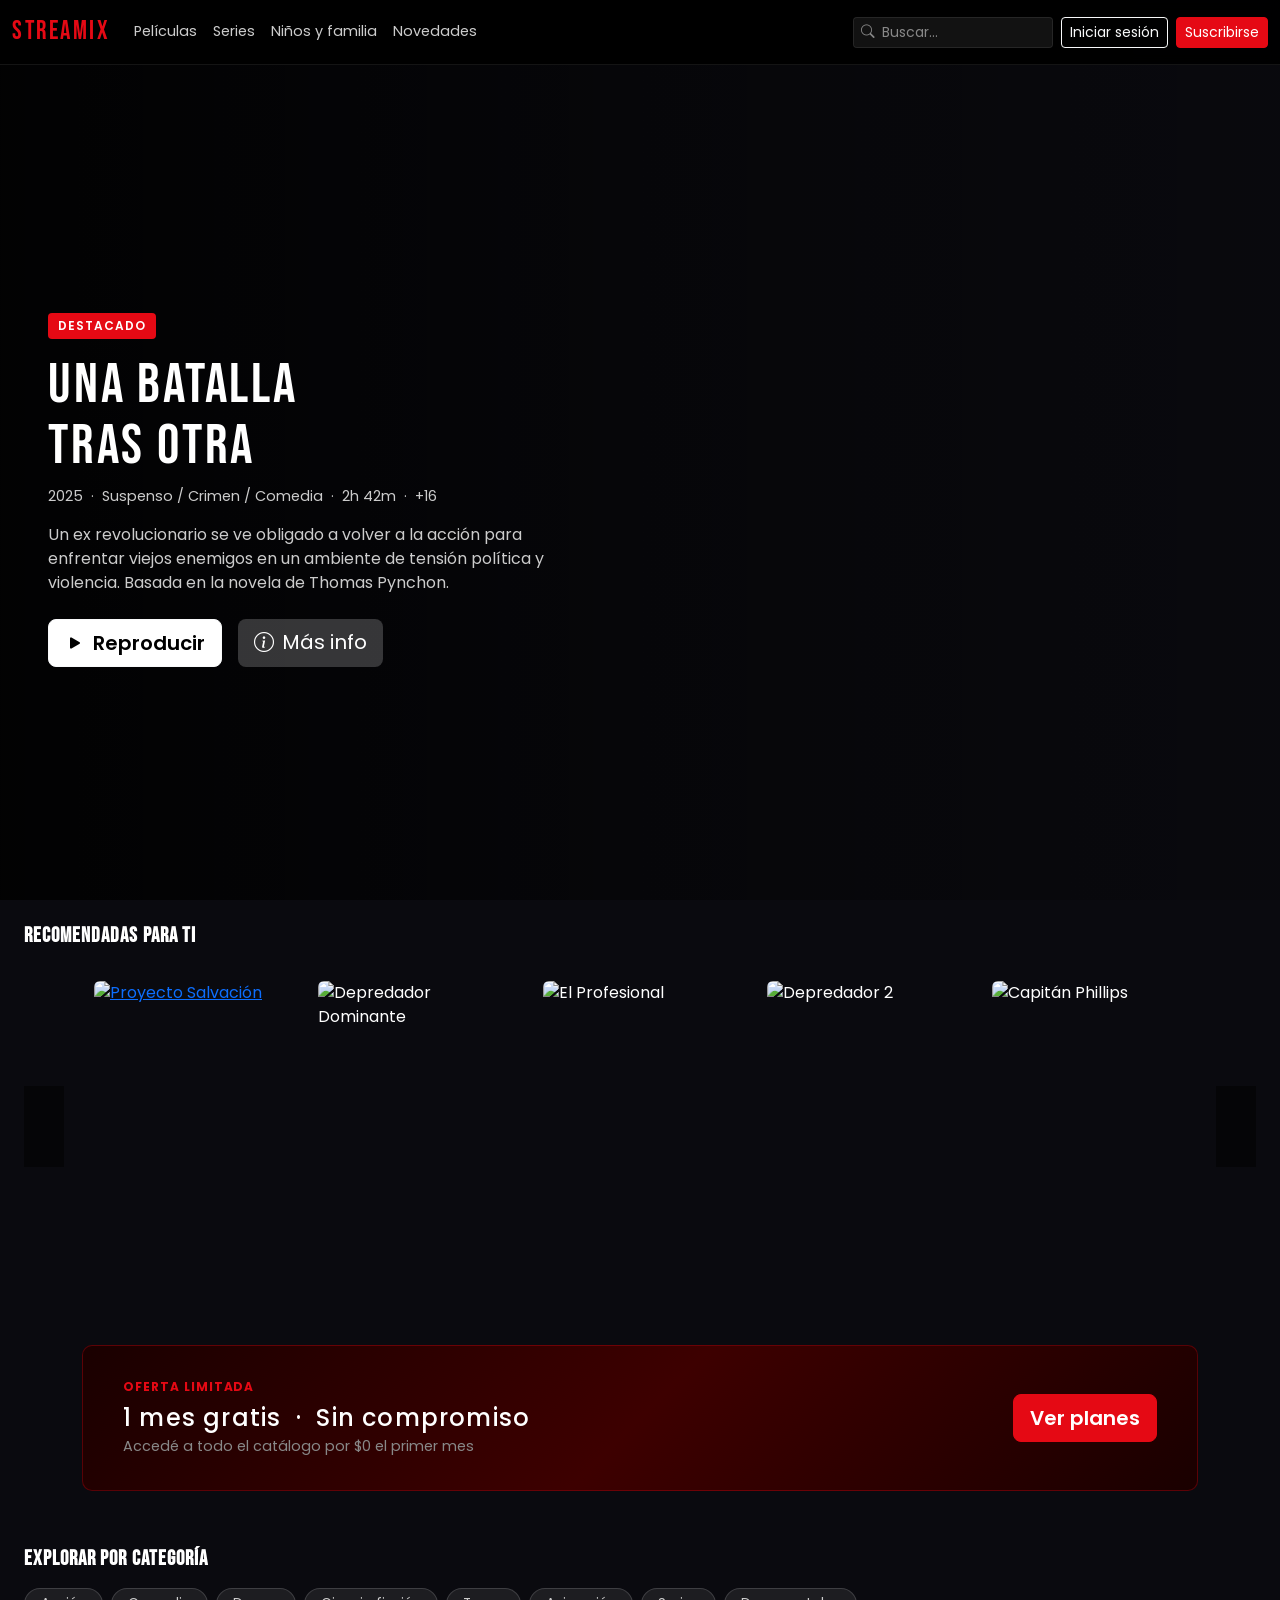
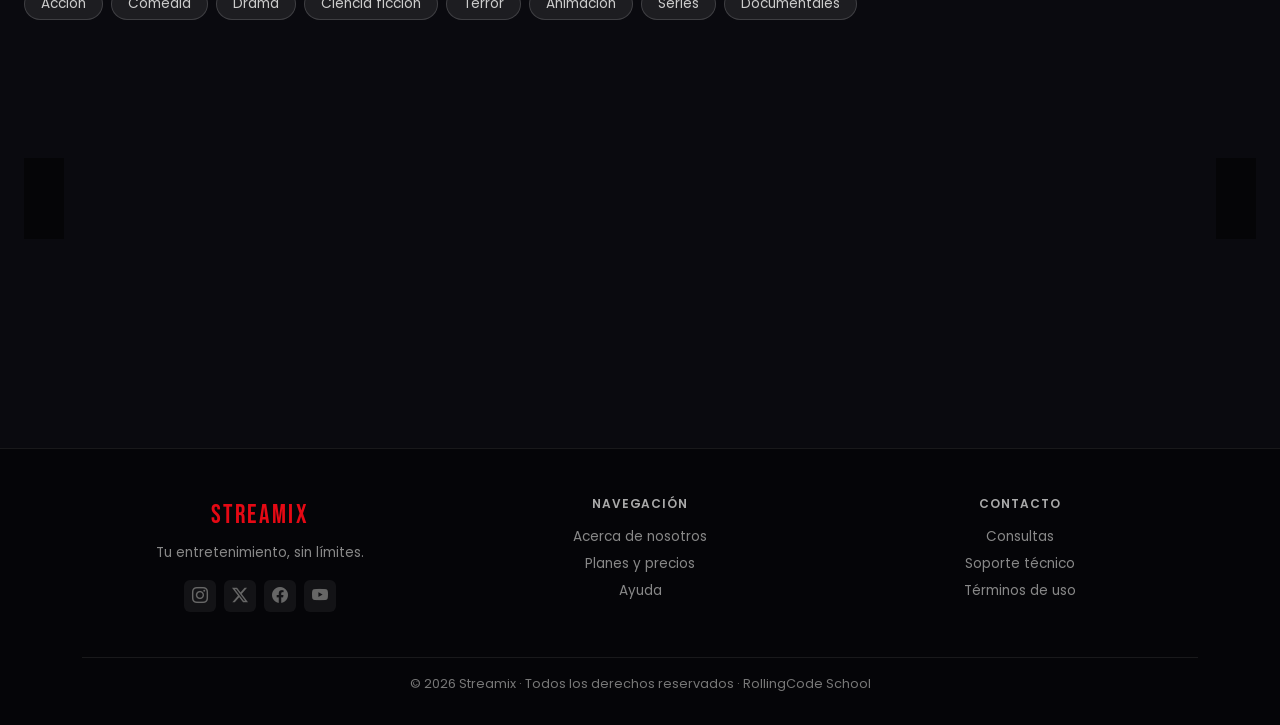
==== index.html @ 705cce63 "feat: imágenes y links del carousel de películas de categorías" ====
<!doctype html>
<html lang="es">
  <head>
    <meta charset="UTF-8" />
    <meta name="viewport" content="width=device-width, initial-scale=1.0" />
    <meta name="description" content="Streamix - Mirá películas y series online cuando quieras. Suscribite y disfrutá de contenido ilimitado." />
    <meta name="author" content="RollingCode School - Grupo Streamix" />
    <link
      href="https://cdn.jsdelivr.net/npm/bootstrap@5.3.8/dist/css/bootstrap.min.css"
      rel="stylesheet"
      integrity="sha384-sRIl4kxILFvY47J16cr9ZwB07vP4J8+LH7qKQnuqkuIAvNWLzeN8tE5YBujZqJLB"
      crossorigin="anonymous"
    />
    <link rel="stylesheet" href="https://cdn.jsdelivr.net/npm/bootstrap-icons@1.11.3/font/bootstrap-icons.min.css" />
    <link rel="preconnect" href="https://fonts.googleapis.com" />
    <link rel="preconnect" href="https://fonts.gstatic.com" crossorigin />
    <link href="https://fonts.googleapis.com/css2?family=Bebas+Neue&family=Poppins:wght@300;400;500;600;700&display=swap" rel="stylesheet" />
    <link rel="stylesheet" href="./css/style.css" />
    <link rel="stylesheet" href="./css/home.css" />
    <title>Streamix</title>
  </head>
  <body>
    <header>
      <nav class="navbar navbar-expand-md navbar-dark fixed-top">
        <div class="container-fluid">
          <!-- LOGO -->
          <a class="navbar-brand" href="./index.html">STREAMIX</a>
          <button class="navbar-toggler" type="button" data-bs-toggle="collapse" data-bs-target="#navbarMain" aria-controls="navbarMain" aria-expanded="false" aria-label="Toggle navigation">
            <span class="navbar-toggler-icon"></span>
          </button>
          <div class="collapse navbar-collapse" id="navbarMain">
            <ul class="navbar-nav me-auto mb-2 mb-md-0">
              <li class="nav-item">
                <a class="nav-link" href="#">Películas</a>
              </li>
              <li class="nav-item">
                <a class="nav-link" href="#">Series</a>
              </li>
              <li class="nav-item">
                <a class="nav-link" href="#">Niños y familia</a>
              </li>
              <li class="nav-item">
                <a class="nav-link" href="#">Novedades</a>
              </li>
            </ul>
            <!-- BUSCADOR + BOTONES -->
            <div class="d-flex align-items-center gap-2">
              <div class="search-wrapper">
                <i class="bi bi-search search-icon-input"></i>
                <input class="form-control form-control-sm search-input" type="search" placeholder="Buscar..." aria-label="Buscar" />
              </div>
              <a href="./pages/login.html" class="btn btn-outline-light btn-sm">Iniciar sesión</a>
              <a href="./suscripcion.html" class="btn btn-danger btn-sm">Suscribirse</a>
            </div>
          </div>
        </div>
      </nav>
    </header>
    <main>
      <!-- HERO -->
      <section class="hero-section">
        <div class="hero-video-wrapper">
          <video class="hero-video" autoplay muted loop playsinline>
            <source src="./assets/video/hero-video.mp4" type="video/mp4" />
          </video>
          <div class="hero-overlay"></div>
        </div>

        <div class="hero-content">
          <span class="hero-badge">DESTACADO</span>
          <h1 class="hero-title">Una batalla<br />tras otra</h1>
          <p class="hero-meta">2025 &nbsp;·&nbsp; Suspenso / Crimen / Comedia &nbsp;·&nbsp; 2h 42m &nbsp;·&nbsp; +16</p>
          <p class="hero-description">
            Un ex revolucionario se ve obligado a volver a la acción para enfrentar viejos enemigos en un ambiente de tensión política y violencia. Basada en la novela de Thomas Pynchon.
          </p>
          <div class="hero-actions">
            <a href="./pages/404.html" class="btn btn-light btn-lg hero-btn-play"> <i class="bi bi-play-fill me-2"></i>Reproducir </a>
            <a href="./pages/404.html" class="btn btn-secondary btn-lg hero-btn-info"> <i class="bi bi-info-circle me-2"></i>Más info </a>
          </div>
        </div>
      </section>

      <!-- PELÍCULAS SUGERIDAS -->
      <section class="movies-section py-4">
        <div class="container-fluid px-4">
          <h2 class="section-title mb-3">Recomendadas para ti</h2>

          <div id="carouselMovies" class="carousel slide">
            <div class="carousel-inner">
              <!-- Slide 1 -->
              <div class="carousel-item active">
                <div class="movies-row">
                  <div class="movie-card">
                    <a href="./pages/detalle-peliculas.html">
                      <img src="https://image.tmdb.org/t/p/original/fj1FAiS6OHidg1O1T6z2356fD6u.jpg" alt="Proyecto Salvación" />
                      <div class="movie-card-overlay">
                        <p class="movie-card-title">Proyecto Salvación</p>
                      </div>
                    </a>
                  </div>
                  <div class="movie-card">
                    <img src="https://image.tmdb.org/t/p/original/mV7uFS1U8iP0p4CcXZp4znBVpch.jpg" alt="Depredador Dominante" />
                    <div class="movie-card-overlay">
                      <p class="movie-card-title">Depredador Dominante</p>
                    </div>
                  </div>
                  <div class="movie-card">
                    <img src="https://www.themoviedb.org/t/p/w1280/9Ztxqq9mAeGiXDkyqXJPaACUcbd.jpg" alt="El Profesional" />
                    <div class="movie-card-overlay">
                      <p class="movie-card-title">El Profesional</p>
                    </div>
                  </div>
                  <div class="movie-card">
                    <img src="https://www.themoviedb.org/t/p/w1280/92Lqy293CqAExYXlqDc456eYCWp.jpg" alt="Depredador 2" />
                    <div class="movie-card-overlay">
                      <p class="movie-card-title">Depredador 2</p>
                    </div>
                  </div>
                  <div class="movie-card">
                    <img src="https://www.themoviedb.org/t/p/w1280/nCdaPtrMsJvy639Puw9LH0lKSwh.jpg" alt="Capitán Phillips" />
                    <div class="movie-card-overlay">
                      <p class="movie-card-title">Capitán Phillips</p>
                    </div>
                  </div>
                </div>
              </div>

              <!-- Slide 2 -->
              <div class="carousel-item">
                <div class="movies-row">
                  <div class="movie-card">
                    <img src="https://www.themoviedb.org/t/p/w1280/j4lLlVyOLzNVlLcBz6UGsAvSG2V.jpg" alt="El Gran Gatsby" />
                    <div class="movie-card-overlay">
                      <p class="movie-card-title">El Gran Gatsby</p>
                    </div>
                  </div>
                  <div class="movie-card">
                    <img src="https://www.themoviedb.org/t/p/w1280/6ylREjQcZQuW9TZDTGmcy3tMpqc.jpg" alt="Marea Negra" />
                    <div class="movie-card-overlay"></div>
                  </div>
                  <div class="movie-card">
                    <img src="https://www.themoviedb.org/t/p/w1280/g6I6JuZXxnxiXSuSqpINUM9Bi8S.jpg" alt="Juerga hasta el fin" />
                    <div class="movie-card-overlay">
                      <p class="movie-card-title">Juerga Hasta El Fin</p>
                    </div>
                  </div>
                  <div class="movie-card">
                    <img src="https://www.themoviedb.org/t/p/w1280/bCDaKZLRkrVVtPNyHxUfKvepW1N.jpg" alt="Spider-man" />
                    <div class="movie-card-overlay">
                      <p class="movie-card-title"></p>
                    </div>
                  </div>
                  <div class="movie-card">
                    <img src="https://www.themoviedb.org/t/p/w1280/8PYqGSd8MOm5ce8io4qNSAiSExW.jpg" alt="Alien: Romulus" />
                    <div class="movie-card-overlay">
                      <p class="movie-card-title">Alien: Romulus</p>
                    </div>
                  </div>
                </div>
              </div>
            </div>

            <!-- Controles -->
            <button class="carousel-control-prev" type="button" data-bs-target="#carouselMovies" data-bs-slide="prev">
              <span class="carousel-control-prev-icon" aria-hidden="true"></span>
            </button>
            <button class="carousel-control-next" type="button" data-bs-target="#carouselMovies" data-bs-slide="next">
              <span class="carousel-control-next-icon" aria-hidden="true"></span>
            </button>
          </div>
        </div>
      </section>

      <!-- BANNER PROMOCIONAL -->
      <section class="promo-section">
        <div class="container">
          <div class="promo-banner">
            <div class="promo-text">
              <span class="promo-tag">OFERTA LIMITADA</span>
              <h2 class="promo-title">1 mes gratis &nbsp;·&nbsp; Sin compromiso</h2>
              <p class="promo-sub">Accedé a todo el catálogo por $0 el primer mes</p>
            </div>
            <a href="./pages/suscripcion.html" class="btn btn-danger btn-lg promo-btn"> Ver planes </a>
          </div>
        </div>
      </section>

      <!-- CATEGORÍAS -->
      <section class="categories-section py-4">
        <div class="container-fluid px-4">
          <h2 class="section-title mb-3">Explorar por categoría</h2>

          <!-- PILLS DE CATEGORÍAS -->
          <div class="categories-pills mb-3">
            <a href="./pages/404.html" class="category-pill">Acción</a>
            <a href="./pages/series-comedia.html" class="category-pill">Comedia</a>
            <a href="./pages/404.html" class="category-pill">Drama</a>
            <a href="./pages/peliculas-scifi.html" class="category-pill">Ciencia ficción</a>
            <a href="./pages/404.html" class="category-pill">Terror</a>
            <a href="./pages/404.html" class="category-pill">Animación</a>
            <a href="./pages/404.html" class="category-pill">Series</a>
            <a href="./pages/404.html" class="category-pill">Documentales</a>
          </div>

          <!-- CAROUSEL DE CATEGORÍAS -->
          <div id="carouselCategories" class="carousel slide">
            <div class="carousel-inner">
              <!-- Slide 1 -->
              <div class="carousel-item active">
                <div class="movies-row">
                  <div class="movie-card">
                    <a href="./pages/404.html">
                      <img src="https://www.themoviedb.org/t/p/w1280/rkKCSlr8OH5tbKEdgwtzvEiemrl.jpg" alt="Serie de comedia" />
                      <div class="movie-card-overlay">
                        <p class="movie-card-title">Friends</p>
                      </div>
                    </a>
                  </div>
                  <div class="movie-card">
                    <a href="./pages/404.html">
                      <img src="https://media.themoviedb.org/t/p/w188_and_h282_face/yBSISwqix2z0JiwIrM3r6fiI6Cm.jpg" alt="Toy Story 3" />
                      <div class="movie-card-overlay">
                        <p class="movie-card-title">Toy Story 3</p>
                      </div>
                    </a>
                  </div>
                  <div class="movie-card">
                    <a href="./pages/404.html">
                      <img src="https://www.themoviedb.org/t/p/w1280/iDABT5GD9OQmFiXM3wR0DJIxtkY.jpg" alt="El Precio del Poder" />
                      <div class="movie-card-overlay">
                        <p class="movie-card-title">El Precio del Poder</p>
                      </div>
                    </a>
                  </div>
                  <div class="movie-card">
                    <a href="./pages/404.html">
                      <img src="https://www.themoviedb.org/t/p/w1280/ApiEfzSkrqS4m1L5a2GwWXzIiAs.jpg" alt="El Padrino" />
                      <div class="movie-card-overlay">
                        <p class="movie-card-title">El Padrino</p>
                      </div>
                    </a>
                  </div>
                  <div class="movie-card">
                    <a href="./pages/404.html">
                      <img src="https://www.themoviedb.org/t/p/w1280/qF6JFr6IdfNep0x6yw3i7S8avAb.jpg" alt="En Busca de la Felicidad" />
                      <div class="movie-card-overlay">
                        <p class="movie-card-title">En Busca de la Felicidad</p>
                      </div>
                    </a>
                  </div>
                </div>
              </div>

              <!-- Slide 2 -->
              <div class="carousel-item">
                <div class="movies-row">
                  <div class="movie-card">
                    <a href="./pages/404.html">
                      <img src="https://www.themoviedb.org/t/p/w1280/1wk0vpNCX5T40KsGQKjfoDAhmJw.jpg" alt="El Gran Hotel Budapest" />
                      <div class="movie-card-overlay">
                        <p class="movie-card-title">El Gran Hotel Budapest</p>
                      </div>
                    </a>
                  </div>
                  <div class="movie-card">
                    <a href="./pages/404.html">
                      <img src="https://www.themoviedb.org/t/p/w1280/uNmhgNiUzZAknt4sjY1id8nbFCG.jpg" alt="Película acción" />
                      <div class="movie-card-overlay">
                        <p class="movie-card-title">Tropa de Elite</p>
                      </div>
                    </a>
                  </div>
                  <div class="movie-card">
                    <a href="./pages/404.html">
                      <img src="https://www.themoviedb.org/t/p/w1280/9pnO6MLFvZDmgJ5qLQ3bdkGJjP2.jpg" alt="Película acción" />
                      <div class="movie-card-overlay">
                        <p class="movie-card-title">Rápido y Furioso</p>
                      </div>
                    </a>
                  </div>
                  <div class="movie-card">
                    <a href="./pages/404.html">
                      <img src="https://www.themoviedb.org/t/p/w1280/maMxJLjrqE5eO02LBUjzRAls47T.jpg" alt="Película de comedia" />
                      <div class="movie-card-overlay">
                        <p class="movie-card-title">El Quinteto de la Muerte</p>
                      </div>
                    </a>
                  </div>
                  <div class="movie-card">
                    <a href="./pages/404.html">
                      <img src="https://www.themoviedb.org/t/p/w1280/towmTJ0k29quKI9IDnOZKAAtQx.jpg" alt="Mulán" />
                      <div class="movie-card-overlay">
                        <p class="movie-card-title">Mulán</p>
                      </div>
                    </a>
                  </div>
                </div>
              </div>
            </div>

            <!-- Controles -->
            <button class="carousel-control-prev" type="button" data-bs-target="#carouselCategories" data-bs-slide="prev">
              <span class="carousel-control-prev-icon" aria-hidden="true"></span>
            </button>
            <button class="carousel-control-next" type="button" data-bs-target="#carouselCategories" data-bs-slide="next">
              <span class="carousel-control-next-icon" aria-hidden="true"></span>
            </button>
          </div>
        </div>
      </section>
    </main>
    <footer class="footer-streamix">
      <div class="container">
        <div class="row justify-content-center">
          <!-- COLUMNA 1: Logo + redes -->
          <div class="col-12 col-md-4 col-lg-4 mb-4 text-center">
            <a class="navbar-brand" href="./index.html">STREAMIX</a>
            <p class="footer-tagline mt-2">Tu entretenimiento, sin límites.</p>
            <div class="d-flex gap-2 mt-3 justify-content-center w-100">
              <a href="#" class="footer-social-icon" aria-label="Instagram">
                <i class="bi bi-instagram"></i>
              </a>
              <a href="#" class="footer-social-icon" aria-label="Twitter">
                <i class="bi bi-twitter-x"></i>
              </a>
              <a href="#" class="footer-social-icon" aria-label="Facebook">
                <i class="bi bi-facebook"></i>
              </a>
              <a href="#" class="footer-social-icon" aria-label="YouTube">
                <i class="bi bi-youtube"></i>
              </a>
            </div>
          </div>

          <!-- COLUMNA 2: Navegación -->
          <div class="col-12 col-md-4 col-lg-4 mb-4 text-center">
            <h6 class="footer-col-title">Navegación</h6>
            <ul class="list-unstyled">
              <li><a href="./pages/acerca-de-nosotros.html" class="footer-link">Acerca de nosotros</a></li>
              <li><a href="./suscripcion.html" class="footer-link">Planes y precios</a></li>
              <li><a href="./404.html" class="footer-link">Ayuda</a></li>
            </ul>
          </div>

          <!-- COLUMNA 3: Contacto -->
          <div class="col-12 col-md-4 col-lg-4 mb-4 text-center">
            <h6 class="footer-col-title">Contacto</h6>
            <ul class="list-unstyled">
              <li><a href="./pages/contacto.html" class="footer-link">Consultas</a></li>
              <li><a href="./pages/404.html" class="footer-link">Soporte técnico</a></li>
              <li><a href="./pages/404.html" class="footer-link">Términos de uso</a></li>
            </ul>
          </div>
        </div>

        <!-- BOTTOM -->
        <div class="footer-bottom text-center">
          <p>&copy; 2026 Streamix · Todos los derechos reservados · RollingCode School</p>
        </div>
      </div>
    </footer>
    <script
      src="https://cdn.jsdelivr.net/npm/bootstrap@5.3.8/dist/js/bootstrap.bundle.min.js"
      integrity="sha384-FKyoEForCGlyvwx9Hj09JcYn3nv7wiPVlz7YYwJrWVcXK/BmnVDxM+D2scQbITxI"
      crossorigin="anonymous"
    ></script>
  </body>
</html>
---- css/style.css ----
/* ===== VARIABLES ===== */
:root {
  --color-primary: #E50914;
  --color-bg: #0a0a0f;
  --color-surface: #141420;
  --color-card: #1a1a2e;
  --color-text-primary: #ffffff;
  --color-text-secondary: #cccccc;
  --color-text-muted: #888888;
  --color-border: rgba(255, 255, 255, 0.08);
  --font-primary: 'Poppins', sans-serif;
  --font-title: 'Bebas Neue', sans-serif;
}

/* ====== GENERAL ====== */
body {
  font-family: var(--font-primary);
  background-color: var(--color-bg);
  color: var(--color-text-primary);
  padding-top: 70px;
  min-height: 100vh;
  display: flex;
  flex-direction: column;
}

main {
  flex-grow: 1;
}

h1, h2, h3, h4, h5, h6 {
  font-family: var(--font-title);
  letter-spacing: 0.05em;
}

/* ====== NAVBAR ======= */
.navbar {
  background-color: rgba(0, 0, 0, 0.92);
  border-bottom: 1px solid var(--color-border);
  backdrop-filter: blur(6px);
}

.navbar .nav-link {
  color: var(--color-text-secondary);
  font-size: 0.9rem;
}

.navbar .nav-link:hover {
  color: var(--color-text-primary);
}

.navbar .btn {
  white-space: nowrap;
}

.navbar .navbar-brand {
  letter-spacing: 0.1em;
  color: var(--color-primary);
  font-family: var(--font-title);
  font-size: 1.6rem;
}

.search-wrapper {
  position: relative;
  width: 200px;
}

.search-icon-input {
  position: absolute;
  left: 8px;
  top: 50%;
  transform: translateY(-50%);
  color: var(--color-text-muted);
  font-size: 0.85rem;
  z-index: 10;
}

.navbar .search-input {
  background-color: rgba(255, 255, 255, 0.07);
  border: 1px solid rgba(255, 255, 255, 0.15);
  color: var(--color-text-primary);
  padding-left: 28px;
  width: 100%;
}

.navbar .search-input::placeholder {
  color: var(--color-text-muted);
}

.navbar .search-input:focus {
  background-color: rgba(255, 255, 255, 0.1);
  border-color: rgba(255, 255, 255, 0.3);
  color: var(--color-text-primary);
  box-shadow: none;
}

@media (max-width: 900px) {
  .navbar .btn-sm {
    font-size: 0.75rem;
    padding: 3px 8px;
  }
  
  .search-wrapper {
    width: 150px;
  }
}

.btn-danger {
  background-color: var(--color-primary);
  border-color: var(--color-primary);
}

.btn-danger:hover {
  background-color: #c2070f;
  border-color: #c2070f;
}

/* ===== FOOTER ===== */
.footer-streamix {
  background-color: #050508;
  border-top: 1px solid var(--color-border);
  padding: 3rem 0 1rem;
  margin-top: 4rem;
}

.footer-streamix .navbar-brand {
  font-family: var(--font-title);
  letter-spacing: 0.1em;
  font-size: 1.6rem;
  color: var(--color-primary);
}

.footer-tagline {
  font-size: 0.85rem;
  color: var(--color-text-muted);
  font-family: var(--font-primary);
}

.footer-col-title {
  font-family: var(--font-primary);
  font-weight: 600;
  color: #aaaaaa;
  text-transform: uppercase;
  font-size: 0.75rem;
  letter-spacing: 0.08em;
  margin-bottom: 1rem;
}

.footer-link {
  font-family: var(--font-primary);
  color: #888888;
  text-decoration: none;
  font-size: 0.85rem;
  display: block;
  margin-bottom: 0.4rem;
  transition: color 0.2s;
}

.footer-link:hover {
  color: var(--color-primary);
}

.footer-social-icon {
  width: 32px;
  height: 32px;
  background: rgba(255, 255, 255, 0.06);
  border-radius: 6px;
  display: flex;
  align-items: center;
  justify-content: center;
  color: #666666;
  text-decoration: none;
  font-size: 1rem;
  transition: color 0.2s, background 0.2s;
}

.footer-social-icon:hover {
  color: var(--color-text-primary);
  background: rgba(229, 9, 20, 0.2);
}

.footer-bottom {
  border-top: 1px solid var(--color-border);
  padding-top: 1rem;
  margin-top: 1rem;
  font-size: 0.8rem;
  color: #777777;
  font-family: var(--font-primary);
}
.btn-ingresar {
  border-radius: 6px;
  font-size: 1rem;
  transition: background-color 0.2s ease;
}

.hvr-underline:hover {
  text-decoration: underline !important;
}

.cursor-pointer {
  cursor: pointer;
}
---- css/home.css ----
/* ===== HERO ===== */
.hero-section {
  position: relative;
  height: 100vh;
  overflow: hidden;
  margin-top: -70px;
  display: flex;
  align-items: center;
}

.hero-video-wrapper {
  position: absolute;
  inset: 0;
}

.hero-video {
  width: 100%;
  height: 100%;
  object-fit: cover;
}

.hero-overlay {
  position: absolute;
  inset: 0;
  background: linear-gradient(
    to right,
    rgba(0, 0, 0, 0.85) 0%,
    rgba(0, 0, 0, 0.4) 50%,
    rgba(0, 0, 0, 0.1) 100%
  );
}

.hero-content {
  position: relative;
  z-index: 1;
  max-width: 550px;
  padding-left: 3rem;
  padding-top: 7rem;
  padding-bottom: 2rem;
}

.hero-badge {
  background-color: var(--color-primary);
  color: #ffffff;
  font-size: 0.75rem;
  font-weight: 600;
  padding: 4px 10px;
  border-radius: 4px;
  letter-spacing: 0.08em;
  display: inline-block;
  margin-bottom: 1rem;
}

.hero-title {
  font-size: 3.5rem;
  color: #ffffff;
  margin-bottom: 0.5rem;
  line-height: 1.1;
}

.hero-meta {
  font-size: 0.9rem;
  color: var(--color-text-secondary);
  margin-bottom: 1rem;
}

.hero-description {
  font-size: 1rem;
  color: var(--color-text-secondary);
  margin-bottom: 1.5rem;
  max-width: 500px;
}

.hero-actions {
  display: flex;
  gap: 1rem;
  flex-wrap: wrap;
}

.hero-btn-play {
  background-color: #ffffff;
  color: #000000;
  font-weight: 600;
}

.hero-btn-play:hover {
  background-color: rgba(255, 255, 255, 0.85);
  color: #000000;
}

.hero-btn-info {
  background-color: rgba(255, 255, 255, 0.2);
  color: #ffffff;
  border: none;
}

.hero-btn-info:hover {
  background-color: rgba(255, 255, 255, 0.3);
  color: #ffffff;
}

/* ===== MOVIES SECTION ===== */
.section-title {
  font-size: 1.3rem;
  font-weight: 600;
  color: var(--color-text-primary);
}

.movies-row {
  display: flex;
  gap: 30px;
  padding: 16px 70px;
}

.movie-card {
  flex: 1;
  position: relative;
  border-radius: 6px;
  overflow: hidden;
  cursor: pointer;
  transition: transform 0.3s ease;
}

.movie-card:hover {
  transform: scale(1.05);
  z-index: 2;
}

.movie-card img {
  width: 100%;
  aspect-ratio: 2/3;
  height: auto;
  object-fit: cover;
  display: block;
}

#carouselMovies {
  position: relative;
}

#carouselMovies .carousel-inner {
  overflow: hidden;
}

#carouselMovies .carousel-item {
  transition: transform 0.8s cubic-bezier(0.25, 0.46, 0.45, 0.94);
}

#carouselMovies .carousel-control-prev,
#carouselMovies .carousel-control-next {
  width: 45px;
  height: 45px;
  background-color: rgba(255, 255, 255, 0.15);
  border-radius: 50%;
  top: 50%;
  transform: translateY(-50%);
  opacity: 1;
  border: 1px solid rgba(255, 255, 255, 0.3);
  transition: background-color 0.2s ease;
  z-index: 3;
}

#carouselMovies .carousel-control-prev,
#carouselMovies .carousel-control-next {
  width: 40px;
  height: 80px;
  background-color: rgba(0, 0, 0, 0.5);
  border-radius: 4px;
  top: 50%;
  transform: translateY(-50%);
  opacity: 1;
  border: 1px solid rgba(255, 255, 255, 0.15);
  transition: background-color 0.2s ease;
  z-index: 3;
}

.movie-card-overlay {
  position: absolute;
  bottom: 0;
  left: 0;
  right: 0;
  padding: 8px;
  background: linear-gradient(to top, rgba(0,0,0,0.9), transparent);
}

.movie-card-title {
  font-size: 0.8rem;
  color: #ffffff;
  margin: 0;
}

/* ===== MEDIA QUERIES ===== */
@media (max-width: 768px) {
  .hero-section {
    height: 70vh;
    align-items: flex-end;
  }

  .hero-content {
    padding-left: 1.2rem;
    padding-right: 1.2rem;
    padding-bottom: 2rem;
    padding-top: 0;
  }

  .hero-title {
    font-size: 1.8rem;
  }

  .hero-meta {
    font-size: 0.75rem;
  }

  .hero-actions .btn {
    font-size: 0.8rem;
    padding: 6px 12px;
  }

  .section-title {
    font-size: 1rem;
  }

  .movies-row {
    gap: 10px;
    padding: 8px 50px;
  }

  #carouselMovies .carousel-control-prev,
  #carouselMovies .carousel-control-next {
    width: 35px;
    height: 35px;
  }
}

@media (max-width: 576px) {
  .movies-row {
    gap: 6px;
    padding: 8px 38px;
  }

  .movie-card img {
    height: 100px;
  }

  .movie-card-title {
    font-size: 0.65rem;
    display: none;
  }

  /* Se separa botones del carousel de las imágenes */
  #carouselCategories .carousel-control-prev {
    left: -5px;
  }

  #carouselCategories .carousel-control-next {
    right: -5px;
  }

  /* Botones para ambos carousel */
  #carouselMovies .carousel-control-prev,
  #carouselMovies .carousel-control-next,
  #carouselCategories .carousel-control-prev,
  #carouselCategories .carousel-control-next {
    width: 40px;
    height: 80px;
    background-color: rgba(0, 0, 0, 0.5);
    border-radius: 4px;
    border: 1px solid rgba(255, 255, 255, 0.15);
  }

  #carouselMovies .carousel-control-prev,
  #carouselCategories .carousel-control-prev {
    left: -5px;
  }

  #carouselMovies .carousel-control-next,
  #carouselCategories .carousel-control-next {
    right: -5px;
  }
}

@media (min-width: 577px) and (max-width: 820px) {
  .hero-section {
    height: 70vh;
    align-items: flex-end;
  }

  .hero-content {
    padding-left: 1.5rem;
    padding-right: 1.5rem;
    padding-bottom: 2rem;
    padding-top: 0;
  }
}

@media (max-width: 576px) {
  .movie-card-title {
    font-size: 0.40 rem;
  }
}

/* ===== PROMO SECTION ===== */
.promo-section {
  padding: 2rem 0;
}

.promo-banner {
  background: linear-gradient(135deg, #1a0000 0%, #3d0000 50%, #1a0000 100%);
  border: 1px solid rgba(229, 9, 20, 0.3);
  border-radius: 10px;
  padding: 2rem 2.5rem;
  display: flex;
  align-items: center;
  justify-content: space-between;
  gap: 1rem;
}

.promo-tag {
  font-size: 0.75rem;
  color: var(--color-primary);
  font-weight: 700;
  letter-spacing: 0.08em;
  display: block;
  margin-bottom: 0.5rem;
}

.promo-title {
  font-size: 1.5rem;
  color: var(--color-text-primary);
  margin-bottom: 0.25rem;
  font-family: var(--font-primary);
}

.promo-sub {
  font-size: 0.9rem;
  color: var(--color-text-muted);
  margin: 0;
}

.promo-btn {
  white-space: nowrap;
  background-color: var(--color-primary);
  border-color: var(--color-primary);
  font-weight: 600;
  transition: background-color 0.2s ease;
}

.promo-btn:hover {
  background-color: #c2070f;
  border-color: #c2070f;
}

@media (max-width: 576px) {
  .promo-banner {
    flex-direction: column;
    text-align: center;
    padding: 1.5rem;
  }

  .promo-title {
    font-size: 1.2rem;
  }
}

/* ===== CATEGORIES SECTION ===== */
.categories-pills {
  display: flex;
  gap: 8px;
  flex-wrap: wrap;
}

.category-pill {
  background: rgba(255, 255, 255, 0.08);
  border: 1px solid rgba(255, 255, 255, 0.15);
  color: var(--color-text-secondary);
  font-size: 0.85rem;
  padding: 5px 16px;
  border-radius: 20px;
  cursor: pointer;
  transition: all 0.2s ease;
  font-family: var(--font-primary);
  text-decoration: none;
}

.category-pill:hover {
  background: var(--color-primary);
  border-color: var(--color-primary);
  color: #ffffff;
}

#carouselCategories .carousel-control-prev,
#carouselCategories .carousel-control-next {
  width: 40px;
  height: 80px;
  background-color: rgba(0, 0, 0, 0.5);
  border-radius: 4px;
  top: 50%;
  transform: translateY(-50%);
  opacity: 1;
  border: 1px solid rgba(255, 255, 255, 0.15);
  transition: background-color 0.2s ease;
  z-index: 3;
}

#carouselCategories .carousel-control-prev:hover,
#carouselCategories .carousel-control-next:hover {
  background-color: rgba(0, 0, 0, 0.8);
}

#carouselCategories .carousel-inner {
  overflow: hidden;
}

#carouselCategories .carousel-item {
  transition: transform 0.8s cubic-bezier(0.25, 0.46, 0.45, 0.94);
}
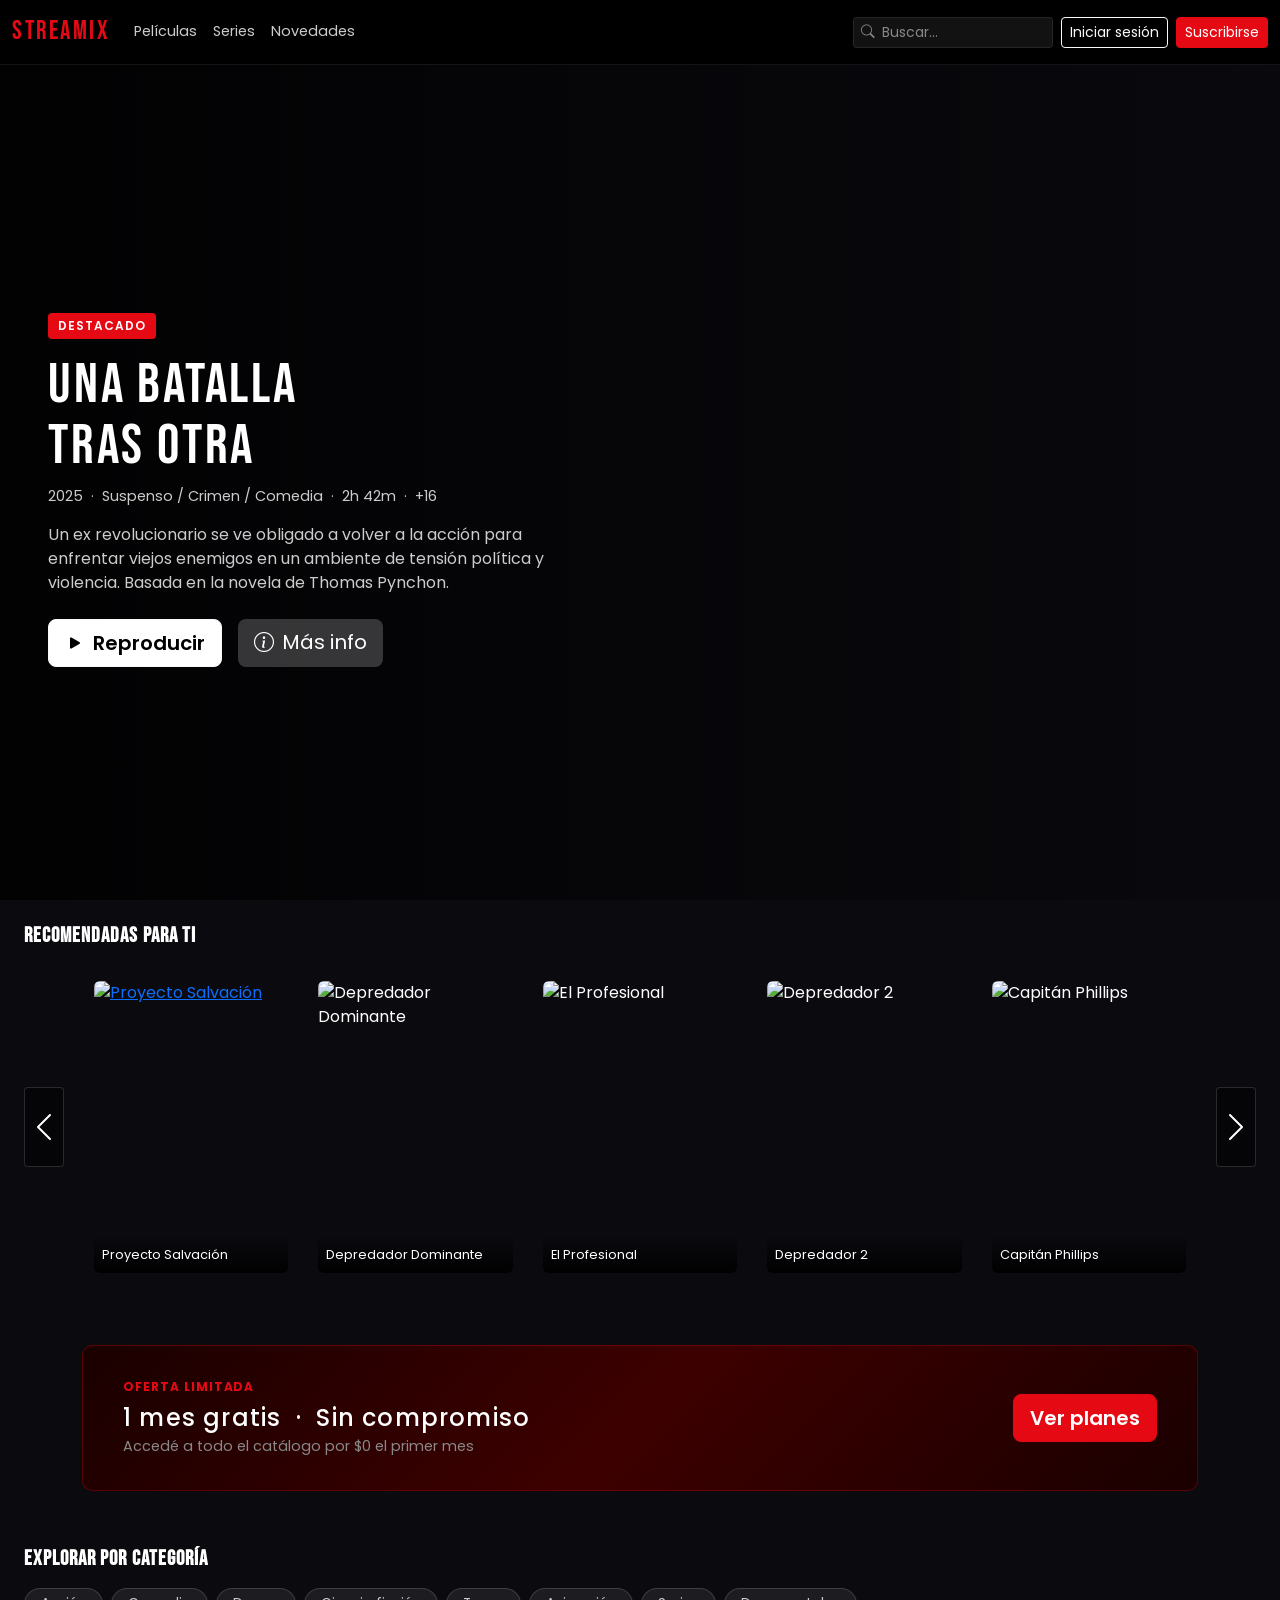
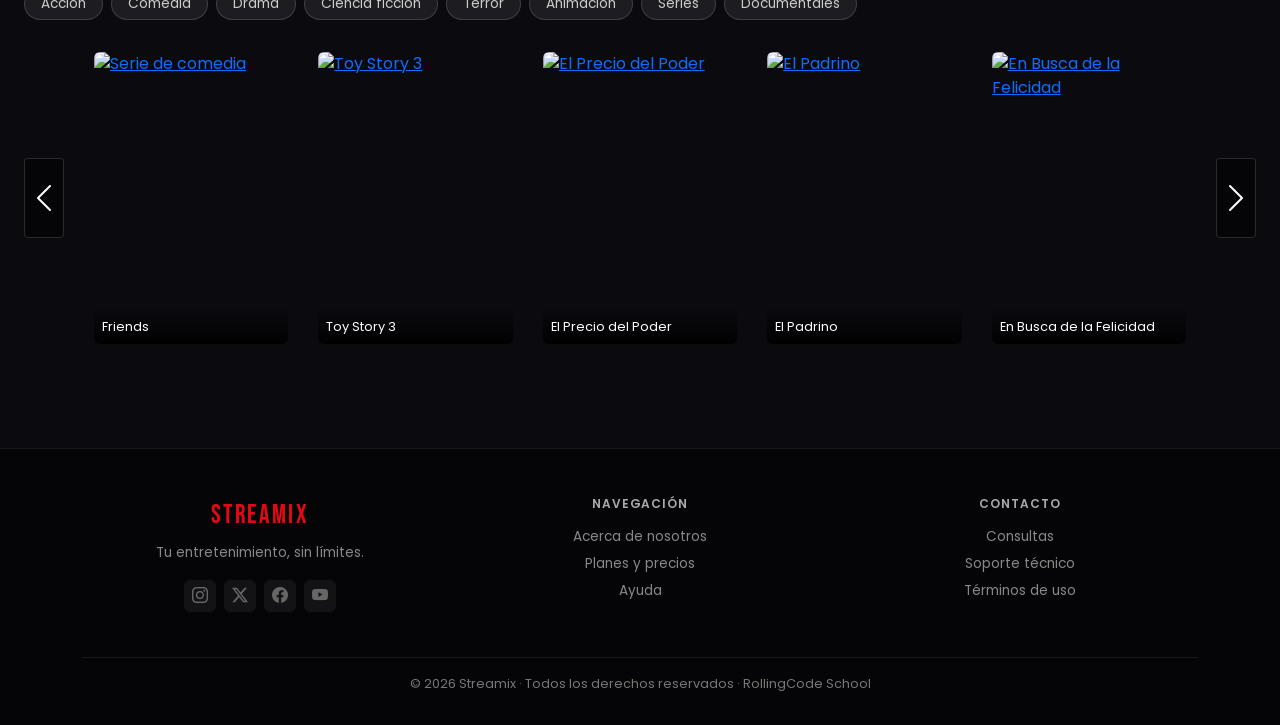
==== commit ebe891ca: "feat: home página principal completa" ====
--- a/index.html
+++ b/index.html
@@ -31,16 +31,13 @@
           <div class="collapse navbar-collapse" id="navbarMain">
             <ul class="navbar-nav me-auto mb-2 mb-md-0">
               <li class="nav-item">
-                <a class="nav-link" href="#">Películas</a>
+                <a class="nav-link" href="./pages/peliculas-scifi.html">Películas</a>
               </li>
               <li class="nav-item">
-                <a class="nav-link" href="#">Series</a>
+                <a class="nav-link" href="./pages/series-comedia.html">Series</a>
               </li>
               <li class="nav-item">
-                <a class="nav-link" href="#">Niños y familia</a>
-              </li>
-              <li class="nav-item">
-                <a class="nav-link" href="#">Novedades</a>
+                <a class="nav-link" href="./pages/detalle-peliculas.html">Novedades</a>
               </li>
             </ul>
             <!-- BUSCADOR + BOTONES -->
@@ -50,7 +47,7 @@
                 <input class="form-control form-control-sm search-input" type="search" placeholder="Buscar..." aria-label="Buscar" />
               </div>
               <a href="./pages/login.html" class="btn btn-outline-light btn-sm">Iniciar sesión</a>
-              <a href="./suscripcion.html" class="btn btn-danger btn-sm">Suscribirse</a>
+              <a href="./pages/suscripcion.html" class="btn btn-danger btn-sm">Suscribirse</a>
             </div>
           </div>
         </div>
@@ -81,7 +78,7 @@
       </section>
 
       <!-- PELÍCULAS SUGERIDAS -->
-      <section class="movies-section py-4">
+      <section class="movies-section py-4" id="recomendadas">
         <div class="container-fluid px-4">
           <h2 class="section-title mb-3">Recomendadas para ti</h2>
 
@@ -186,7 +183,7 @@
       </section>
 
       <!-- CATEGORÍAS -->
-      <section class="categories-section py-4">
+      <section class="categories-section py-4" id="categorias">
         <div class="container-fluid px-4">
           <h2 class="section-title mb-3">Explorar por categoría</h2>
 
@@ -209,7 +206,7 @@
               <div class="carousel-item active">
                 <div class="movies-row">
                   <div class="movie-card">
-                    <a href="./pages/404.html">
+                    <a href="./pages/detalle-serie.html">
                       <img src="https://www.themoviedb.org/t/p/w1280/rkKCSlr8OH5tbKEdgwtzvEiemrl.jpg" alt="Serie de comedia" />
                       <div class="movie-card-overlay">
                         <p class="movie-card-title">Friends</p>
@@ -337,8 +334,8 @@
             <h6 class="footer-col-title">Navegación</h6>
             <ul class="list-unstyled">
               <li><a href="./pages/acerca-de-nosotros.html" class="footer-link">Acerca de nosotros</a></li>
-              <li><a href="./suscripcion.html" class="footer-link">Planes y precios</a></li>
-              <li><a href="./404.html" class="footer-link">Ayuda</a></li>
+              <li><a href="./pages/suscripcion.html" class="footer-link">Planes y precios</a></li>
+              <li><a href="./pages/contacto.html" class="footer-link">Ayuda</a></li>
             </ul>
           </div>
 
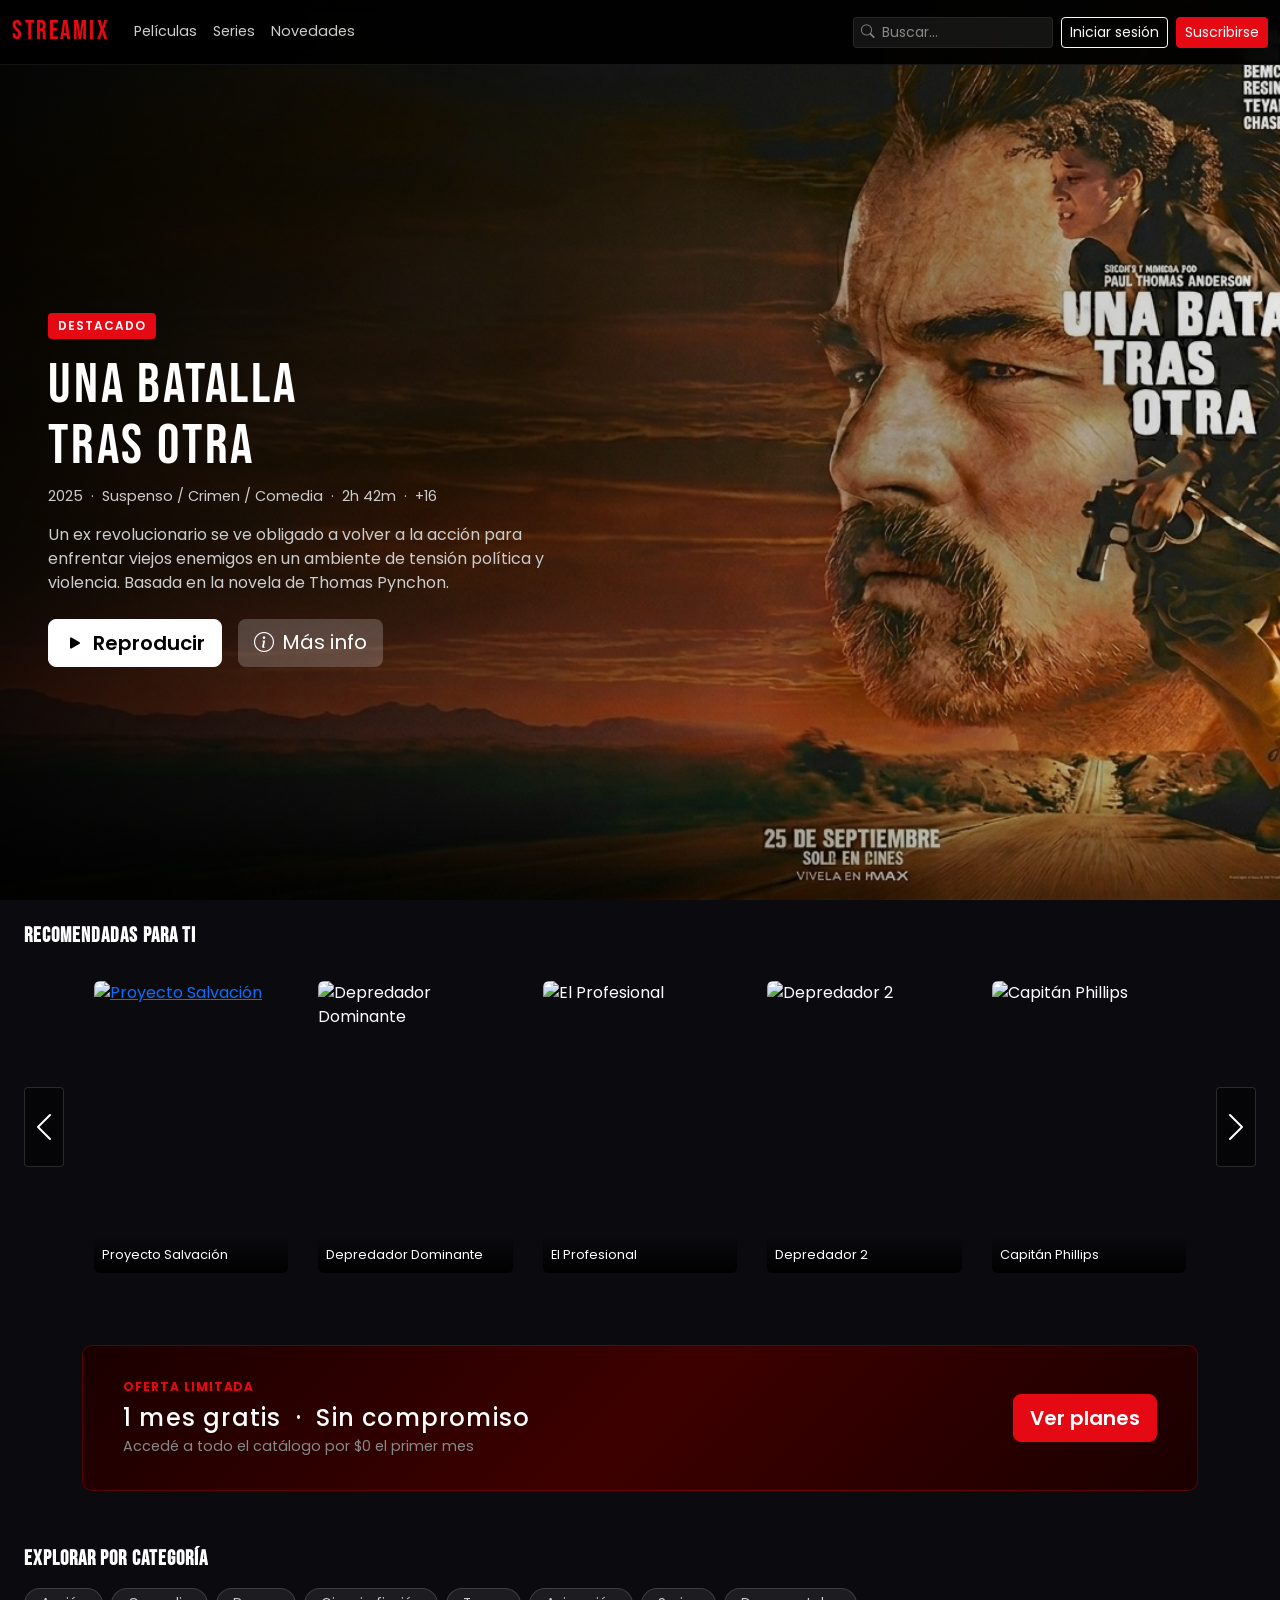
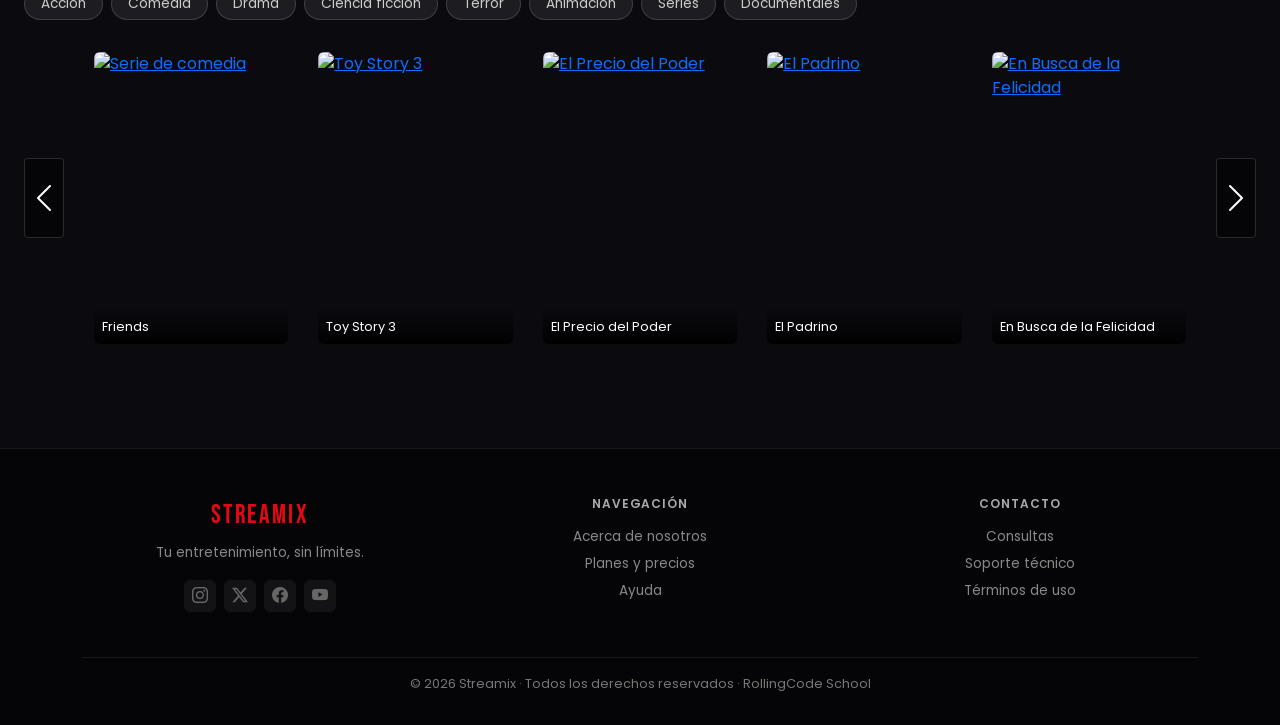
==== commit f6e7b7f4: "feat: home página principal completa con banner imagen" ====
--- a/index.html
+++ b/index.html
@@ -15,6 +15,7 @@
     <link rel="preconnect" href="https://fonts.googleapis.com" />
     <link rel="preconnect" href="https://fonts.gstatic.com" crossorigin />
     <link href="https://fonts.googleapis.com/css2?family=Bebas+Neue&family=Poppins:wght@300;400;500;600;700&display=swap" rel="stylesheet" />
+    <link rel="icon" type="image/x-icon" href="./assets/img/favicon.ico" />
     <link rel="stylesheet" href="./css/style.css" />
     <link rel="stylesheet" href="./css/home.css" />
     <title>Streamix</title>
@@ -57,9 +58,8 @@
       <!-- HERO -->
       <section class="hero-section">
         <div class="hero-video-wrapper">
-          <video class="hero-video" autoplay muted loop playsinline>
-            <source src="./assets/video/hero-video.mp4" type="video/mp4" />
-          </video>
+          <img class="hero-video" src="./assets/img/banner.jpeg" alt="Una batalla tras otra">
+          </img>
           <div class="hero-overlay"></div>
         </div>
 
--- a/css/home.css
+++ b/css/home.css
@@ -17,6 +17,7 @@
   width: 100%;
   height: 100%;
   object-fit: cover;
+  object-position: center top;
 }
 
 .hero-overlay {
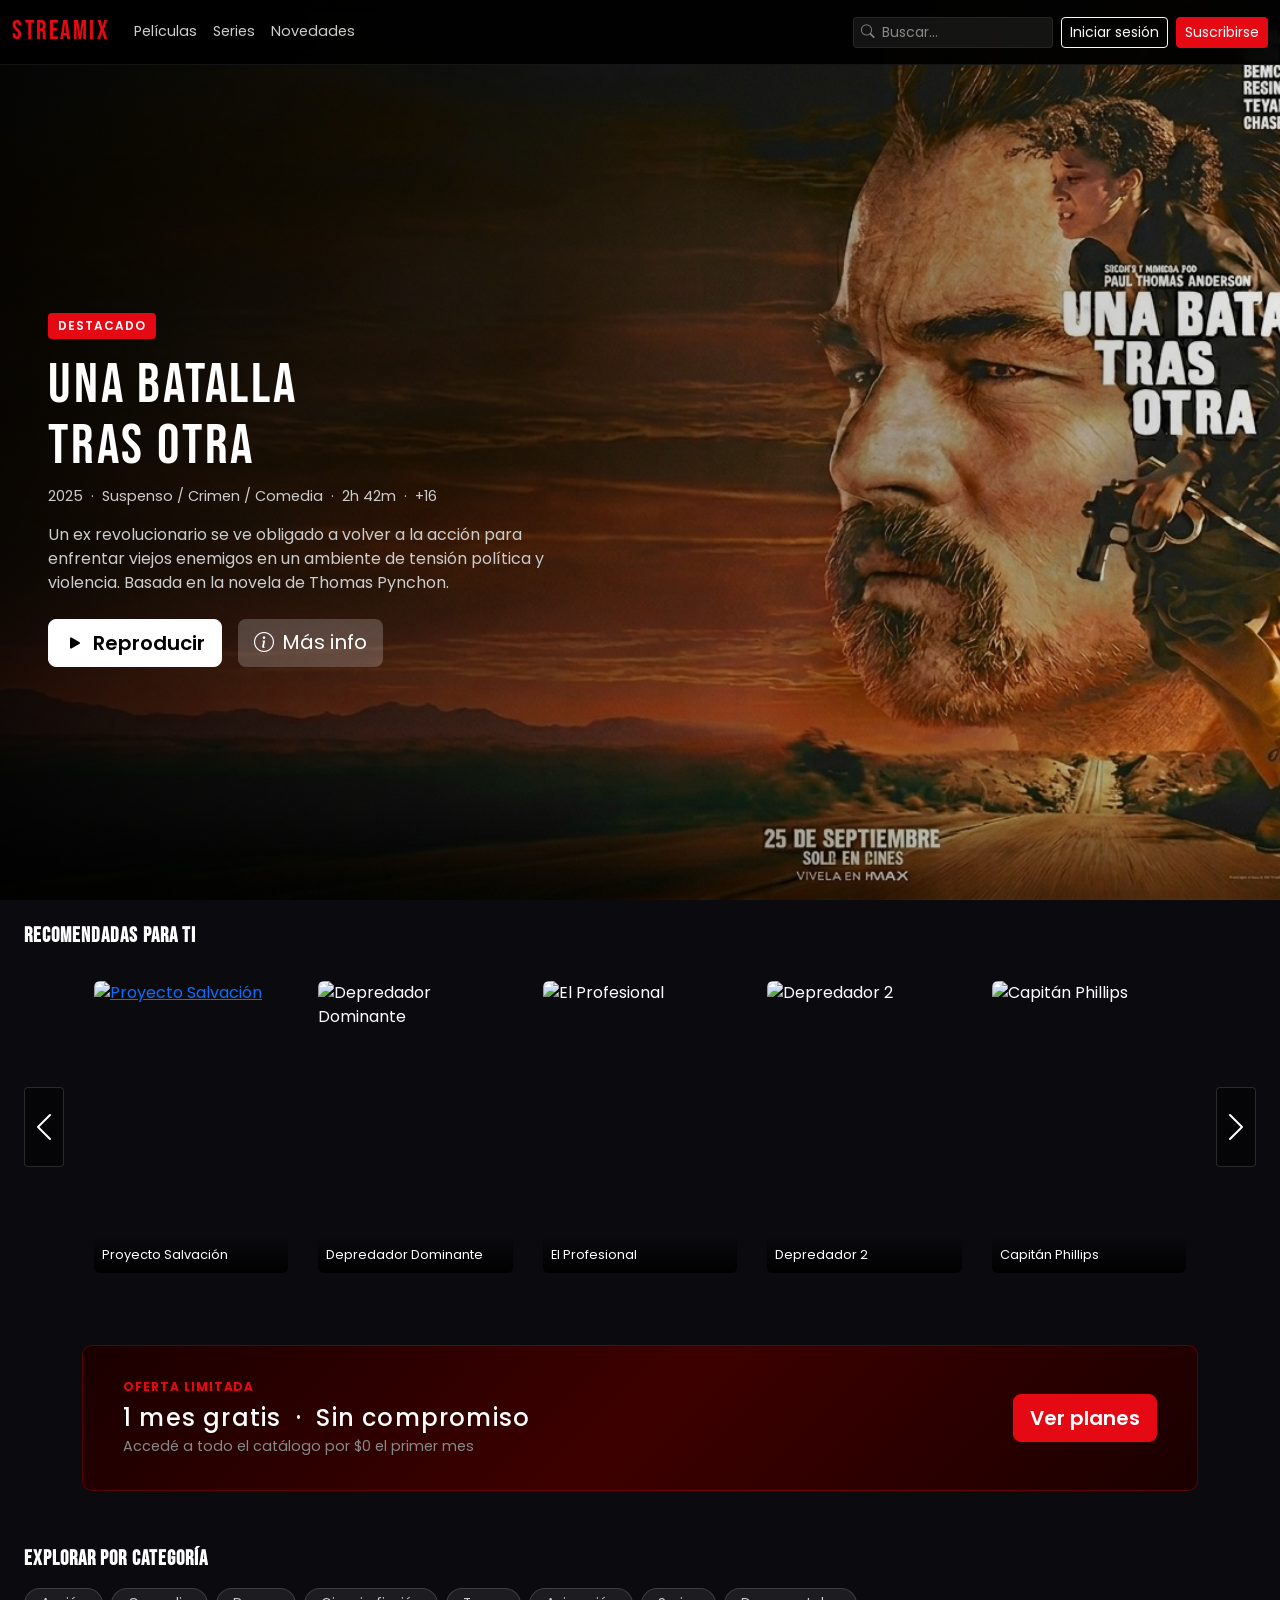
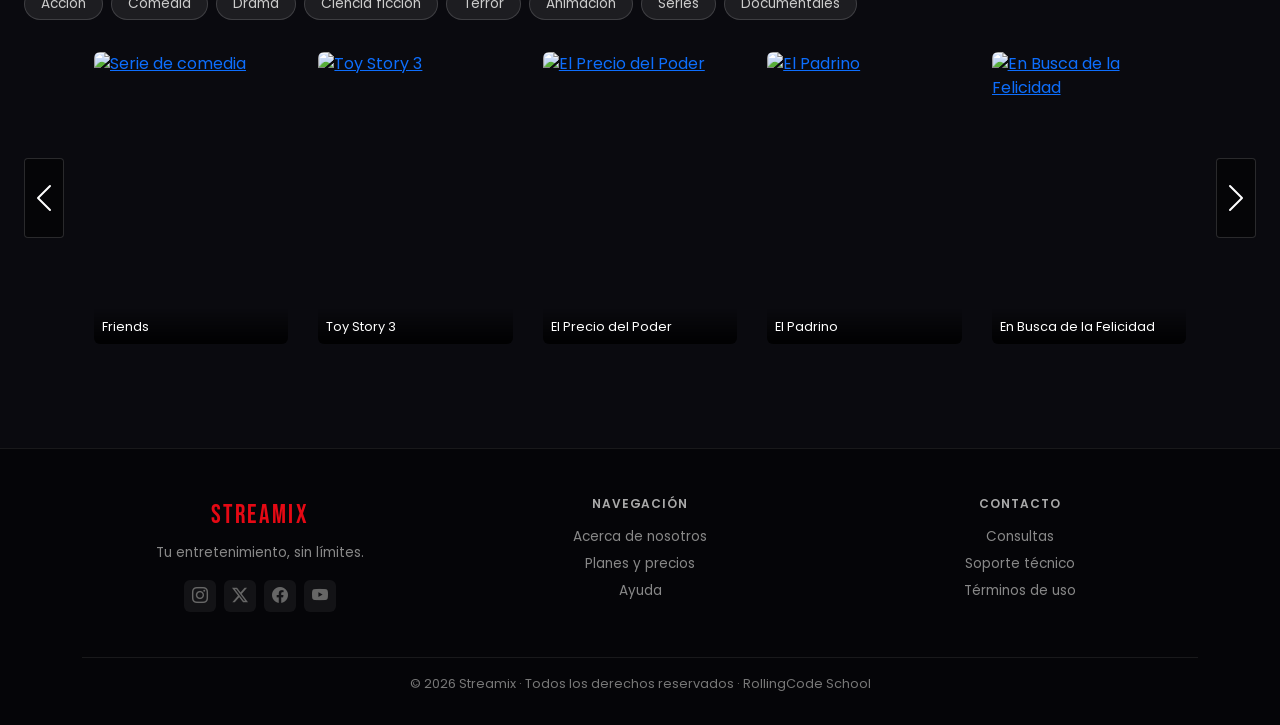
==== commit 22c3c666: "feat: home página principal completa" ====
--- a/index.html
+++ b/index.html
@@ -58,8 +58,7 @@
       <!-- HERO -->
       <section class="hero-section">
         <div class="hero-video-wrapper">
-          <img class="hero-video" src="./assets/img/banner.jpeg" alt="Una batalla tras otra">
-          </img>
+          <img class="hero-video" src="./assets/img/banner.jpeg" alt="Una batalla tras otra" />
           <div class="hero-overlay"></div>
         </div>
 
@@ -102,19 +101,19 @@
                     </div>
                   </div>
                   <div class="movie-card">
-                    <img src="https://www.themoviedb.org/t/p/w1280/9Ztxqq9mAeGiXDkyqXJPaACUcbd.jpg" alt="El Profesional" />
+                    <img src="https://image.tmdb.org/t/p/w1280/9Ztxqq9mAeGiXDkyqXJPaACUcbd.jpg" alt="El Profesional" />
                     <div class="movie-card-overlay">
                       <p class="movie-card-title">El Profesional</p>
                     </div>
                   </div>
                   <div class="movie-card">
-                    <img src="https://www.themoviedb.org/t/p/w1280/92Lqy293CqAExYXlqDc456eYCWp.jpg" alt="Depredador 2" />
+                    <img src="https://image.tmdb.org/t/p/w1280/92Lqy293CqAExYXlqDc456eYCWp.jpg" alt="Depredador 2" />
                     <div class="movie-card-overlay">
                       <p class="movie-card-title">Depredador 2</p>
                     </div>
                   </div>
                   <div class="movie-card">
-                    <img src="https://www.themoviedb.org/t/p/w1280/nCdaPtrMsJvy639Puw9LH0lKSwh.jpg" alt="Capitán Phillips" />
+                    <img src="https://image.tmdb.org/t/p/w1280/nCdaPtrMsJvy639Puw9LH0lKSwh.jpg" alt="Capitán Phillips" />
                     <div class="movie-card-overlay">
                       <p class="movie-card-title">Capitán Phillips</p>
                     </div>
@@ -126,32 +125,14 @@
               <div class="carousel-item">
                 <div class="movies-row">
                   <div class="movie-card">
-                    <img src="https://www.themoviedb.org/t/p/w1280/j4lLlVyOLzNVlLcBz6UGsAvSG2V.jpg" alt="El Gran Gatsby" />
+                    <img src="https://image.tmdb.org/t/p/w1280/j4lLlVyOLzNVlLcBz6UGsAvSG2V.jpg" alt="El Gran Gatsby" />
                     <div class="movie-card-overlay">
                       <p class="movie-card-title">El Gran Gatsby</p>
                     </div>
                   </div>
                   <div class="movie-card">
-                    <img src="https://www.themoviedb.org/t/p/w1280/6ylREjQcZQuW9TZDTGmcy3tMpqc.jpg" alt="Marea Negra" />
+                    <img src="https://image.tmdb.org/t/p/w1280/6ylREjQcZQuW9TZDTGmcy3tMpqc.jpg" alt="Marea Negra" />
                     <div class="movie-card-overlay"></div>
-                  </div>
-                  <div class="movie-card">
-                    <img src="https://www.themoviedb.org/t/p/w1280/g6I6JuZXxnxiXSuSqpINUM9Bi8S.jpg" alt="Juerga hasta el fin" />
-                    <div class="movie-card-overlay">
-                      <p class="movie-card-title">Juerga Hasta El Fin</p>
-                    </div>
-                  </div>
-                  <div class="movie-card">
-                    <img src="https://www.themoviedb.org/t/p/w1280/bCDaKZLRkrVVtPNyHxUfKvepW1N.jpg" alt="Spider-man" />
-                    <div class="movie-card-overlay">
-                      <p class="movie-card-title"></p>
-                    </div>
-                  </div>
-                  <div class="movie-card">
-                    <img src="https://www.themoviedb.org/t/p/w1280/8PYqGSd8MOm5ce8io4qNSAiSExW.jpg" alt="Alien: Romulus" />
-                    <div class="movie-card-overlay">
-                      <p class="movie-card-title">Alien: Romulus</p>
-                    </div>
                   </div>
                 </div>
               </div>
@@ -207,7 +188,7 @@
                 <div class="movies-row">
                   <div class="movie-card">
                     <a href="./pages/detalle-serie.html">
-                      <img src="https://www.themoviedb.org/t/p/w1280/rkKCSlr8OH5tbKEdgwtzvEiemrl.jpg" alt="Serie de comedia" />
+                      <img src="https://image.tmdb.org/t/p/w1280/rkKCSlr8OH5tbKEdgwtzvEiemrl.jpg" alt="Serie de comedia" />
                       <div class="movie-card-overlay">
                         <p class="movie-card-title">Friends</p>
                       </div>
@@ -215,7 +196,7 @@
                   </div>
                   <div class="movie-card">
                     <a href="./pages/404.html">
-                      <img src="https://media.themoviedb.org/t/p/w188_and_h282_face/yBSISwqix2z0JiwIrM3r6fiI6Cm.jpg" alt="Toy Story 3" />
+                      <img src="https://image.tmdb.org/t/p/w188_and_h282_face/yBSISwqix2z0JiwIrM3r6fiI6Cm.jpg" alt="Toy Story 3" />
                       <div class="movie-card-overlay">
                         <p class="movie-card-title">Toy Story 3</p>
                       </div>
@@ -223,7 +204,7 @@
                   </div>
                   <div class="movie-card">
                     <a href="./pages/404.html">
-                      <img src="https://www.themoviedb.org/t/p/w1280/iDABT5GD9OQmFiXM3wR0DJIxtkY.jpg" alt="El Precio del Poder" />
+                      <img src="https://image.tmdb.org/t/p/w1280/iDABT5GD9OQmFiXM3wR0DJIxtkY.jpg" alt="El Precio del Poder" />
                       <div class="movie-card-overlay">
                         <p class="movie-card-title">El Precio del Poder</p>
                       </div>
@@ -231,7 +212,7 @@
                   </div>
                   <div class="movie-card">
                     <a href="./pages/404.html">
-                      <img src="https://www.themoviedb.org/t/p/w1280/ApiEfzSkrqS4m1L5a2GwWXzIiAs.jpg" alt="El Padrino" />
+                      <img src="https://image.tmdb.org/t/p/w1280/ApiEfzSkrqS4m1L5a2GwWXzIiAs.jpg" alt="El Padrino" />
                       <div class="movie-card-overlay">
                         <p class="movie-card-title">El Padrino</p>
                       </div>
@@ -239,7 +220,7 @@
                   </div>
                   <div class="movie-card">
                     <a href="./pages/404.html">
-                      <img src="https://www.themoviedb.org/t/p/w1280/qF6JFr6IdfNep0x6yw3i7S8avAb.jpg" alt="En Busca de la Felicidad" />
+                      <img src="https://image.tmdb.org/t/p/w1280/qF6JFr6IdfNep0x6yw3i7S8avAb.jpg" alt="En Busca de la Felicidad" />
                       <div class="movie-card-overlay">
                         <p class="movie-card-title">En Busca de la Felicidad</p>
                       </div>
@@ -253,7 +234,7 @@
                 <div class="movies-row">
                   <div class="movie-card">
                     <a href="./pages/404.html">
-                      <img src="https://www.themoviedb.org/t/p/w1280/1wk0vpNCX5T40KsGQKjfoDAhmJw.jpg" alt="El Gran Hotel Budapest" />
+                      <img src="https://image.tmdb.org/t/p/w1280/1wk0vpNCX5T40KsGQKjfoDAhmJw.jpg" alt="El Gran Hotel Budapest" />
                       <div class="movie-card-overlay">
                         <p class="movie-card-title">El Gran Hotel Budapest</p>
                       </div>
@@ -261,33 +242,9 @@
                   </div>
                   <div class="movie-card">
                     <a href="./pages/404.html">
-                      <img src="https://www.themoviedb.org/t/p/w1280/uNmhgNiUzZAknt4sjY1id8nbFCG.jpg" alt="Película acción" />
+                      <img src="https://image.tmdb.org/t/p/w1280/uNmhgNiUzZAknt4sjY1id8nbFCG.jpg" alt="Película acción" />
                       <div class="movie-card-overlay">
                         <p class="movie-card-title">Tropa de Elite</p>
-                      </div>
-                    </a>
-                  </div>
-                  <div class="movie-card">
-                    <a href="./pages/404.html">
-                      <img src="https://www.themoviedb.org/t/p/w1280/9pnO6MLFvZDmgJ5qLQ3bdkGJjP2.jpg" alt="Película acción" />
-                      <div class="movie-card-overlay">
-                        <p class="movie-card-title">Rápido y Furioso</p>
-                      </div>
-                    </a>
-                  </div>
-                  <div class="movie-card">
-                    <a href="./pages/404.html">
-                      <img src="https://www.themoviedb.org/t/p/w1280/maMxJLjrqE5eO02LBUjzRAls47T.jpg" alt="Película de comedia" />
-                      <div class="movie-card-overlay">
-                        <p class="movie-card-title">El Quinteto de la Muerte</p>
-                      </div>
-                    </a>
-                  </div>
-                  <div class="movie-card">
-                    <a href="./pages/404.html">
-                      <img src="https://www.themoviedb.org/t/p/w1280/towmTJ0k29quKI9IDnOZKAAtQx.jpg" alt="Mulán" />
-                      <div class="movie-card-overlay">
-                        <p class="movie-card-title">Mulán</p>
                       </div>
                     </a>
                   </div>
--- a/css/home.css
+++ b/css/home.css
@@ -416,3 +416,11 @@
   transition: transform 0.8s cubic-bezier(0.25, 0.46, 0.45, 0.94);
 }
 
+.movie-card {
+  flex: 0 0 calc(20% - 24px);
+  position: relative;
+  border-radius: 6px;
+  overflow: hidden;
+  cursor: pointer;
+  transition: transform 0.3s ease;
+}
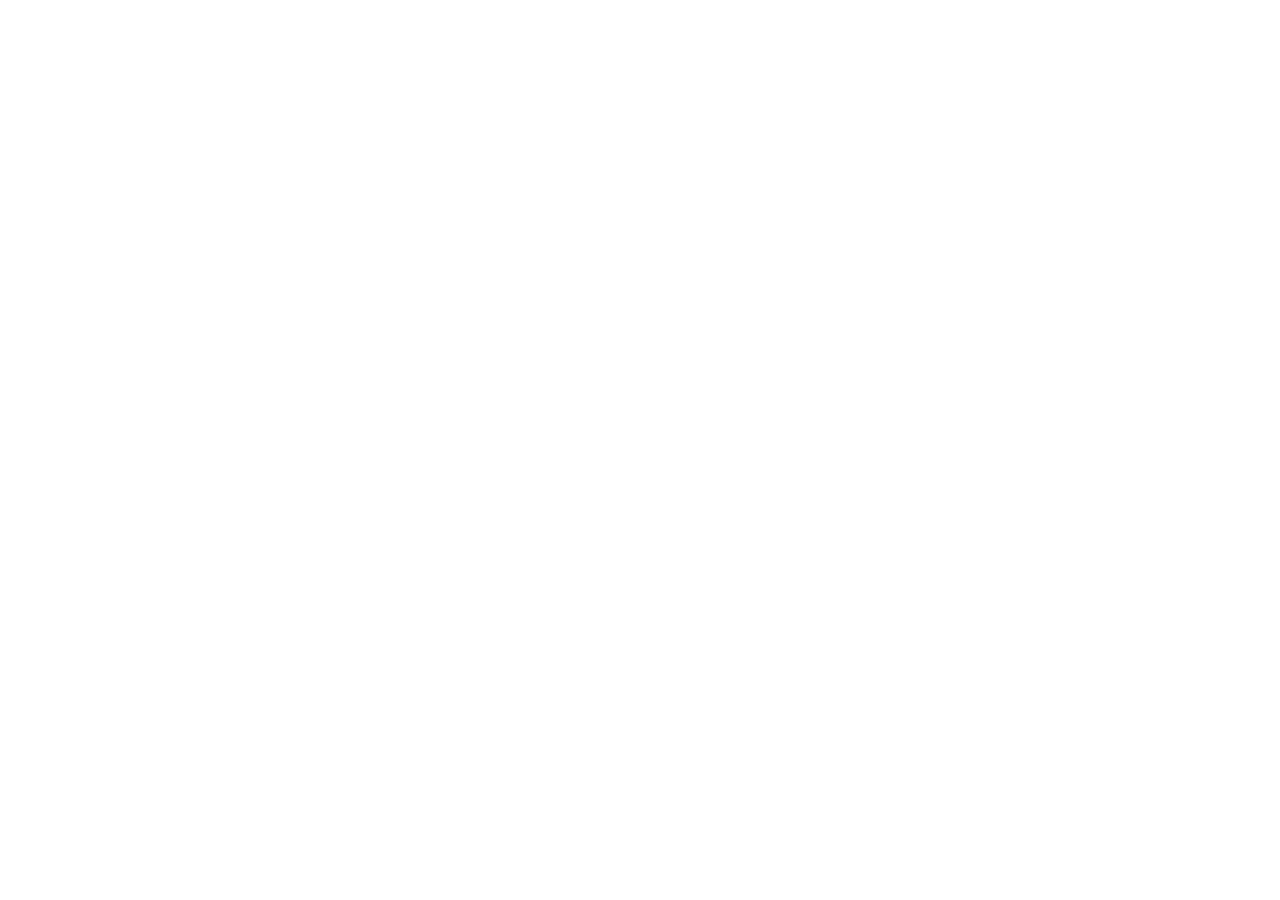
==== commit 46d69def: "Revert "Feature/readme"" ====
--- a/index.html
+++ b/index.html
@@ -11,308 +11,13 @@
       integrity="sha384-sRIl4kxILFvY47J16cr9ZwB07vP4J8+LH7qKQnuqkuIAvNWLzeN8tE5YBujZqJLB"
       crossorigin="anonymous"
     />
-    <link rel="stylesheet" href="https://cdn.jsdelivr.net/npm/bootstrap-icons@1.11.3/font/bootstrap-icons.min.css" />
-    <link rel="preconnect" href="https://fonts.googleapis.com" />
-    <link rel="preconnect" href="https://fonts.gstatic.com" crossorigin />
-    <link href="https://fonts.googleapis.com/css2?family=Bebas+Neue&family=Poppins:wght@300;400;500;600;700&display=swap" rel="stylesheet" />
-    <link rel="icon" type="image/x-icon" href="./assets/img/favicon.ico" />
     <link rel="stylesheet" href="./css/style.css" />
-    <link rel="stylesheet" href="./css/home.css" />
     <title>Streamix</title>
   </head>
   <body>
-    <header>
-      <nav class="navbar navbar-expand-md navbar-dark fixed-top">
-        <div class="container-fluid">
-          <!-- LOGO -->
-          <a class="navbar-brand" href="./index.html">STREAMIX</a>
-          <button class="navbar-toggler" type="button" data-bs-toggle="collapse" data-bs-target="#navbarMain" aria-controls="navbarMain" aria-expanded="false" aria-label="Toggle navigation">
-            <span class="navbar-toggler-icon"></span>
-          </button>
-          <div class="collapse navbar-collapse" id="navbarMain">
-            <ul class="navbar-nav me-auto mb-2 mb-md-0">
-              <li class="nav-item">
-                <a class="nav-link" href="./pages/peliculas-scifi.html">Películas</a>
-              </li>
-              <li class="nav-item">
-                <a class="nav-link" href="./pages/series-comedia.html">Series</a>
-              </li>
-              <li class="nav-item">
-                <a class="nav-link" href="./pages/detalle-peliculas.html">Novedades</a>
-              </li>
-            </ul>
-            <!-- BUSCADOR + BOTONES -->
-            <div class="d-flex align-items-center gap-2">
-              <div class="search-wrapper">
-                <i class="bi bi-search search-icon-input"></i>
-                <input class="form-control form-control-sm search-input" type="search" placeholder="Buscar..." aria-label="Buscar" />
-              </div>
-              <a href="./pages/login.html" class="btn btn-outline-light btn-sm">Iniciar sesión</a>
-              <a href="./pages/suscripcion.html" class="btn btn-danger btn-sm">Suscribirse</a>
-            </div>
-          </div>
-        </div>
-      </nav>
-    </header>
-    <main>
-      <!-- HERO -->
-      <section class="hero-section">
-        <div class="hero-video-wrapper">
-          <img class="hero-video" src="./assets/img/banner.jpeg" alt="Una batalla tras otra" />
-          <div class="hero-overlay"></div>
-        </div>
-
-        <div class="hero-content">
-          <span class="hero-badge">DESTACADO</span>
-          <h1 class="hero-title">Una batalla<br />tras otra</h1>
-          <p class="hero-meta">2025 &nbsp;·&nbsp; Suspenso / Crimen / Comedia &nbsp;·&nbsp; 2h 42m &nbsp;·&nbsp; +16</p>
-          <p class="hero-description">
-            Un ex revolucionario se ve obligado a volver a la acción para enfrentar viejos enemigos en un ambiente de tensión política y violencia. Basada en la novela de Thomas Pynchon.
-          </p>
-          <div class="hero-actions">
-            <a href="./pages/404.html" class="btn btn-light btn-lg hero-btn-play"> <i class="bi bi-play-fill me-2"></i>Reproducir </a>
-            <a href="./pages/404.html" class="btn btn-secondary btn-lg hero-btn-info"> <i class="bi bi-info-circle me-2"></i>Más info </a>
-          </div>
-        </div>
-      </section>
-
-      <!-- PELÍCULAS SUGERIDAS -->
-      <section class="movies-section py-4" id="recomendadas">
-        <div class="container-fluid px-4">
-          <h2 class="section-title mb-3">Recomendadas para ti</h2>
-
-          <div id="carouselMovies" class="carousel slide">
-            <div class="carousel-inner">
-              <!-- Slide 1 -->
-              <div class="carousel-item active">
-                <div class="movies-row">
-                  <div class="movie-card">
-                    <a href="./pages/detalle-peliculas.html">
-                      <img src="https://image.tmdb.org/t/p/original/fj1FAiS6OHidg1O1T6z2356fD6u.jpg" alt="Proyecto Salvación" />
-                      <div class="movie-card-overlay">
-                        <p class="movie-card-title">Proyecto Salvación</p>
-                      </div>
-                    </a>
-                  </div>
-                  <div class="movie-card">
-                    <img src="https://image.tmdb.org/t/p/original/mV7uFS1U8iP0p4CcXZp4znBVpch.jpg" alt="Depredador Dominante" />
-                    <div class="movie-card-overlay">
-                      <p class="movie-card-title">Depredador Dominante</p>
-                    </div>
-                  </div>
-                  <div class="movie-card">
-                    <img src="https://image.tmdb.org/t/p/w1280/9Ztxqq9mAeGiXDkyqXJPaACUcbd.jpg" alt="El Profesional" />
-                    <div class="movie-card-overlay">
-                      <p class="movie-card-title">El Profesional</p>
-                    </div>
-                  </div>
-                  <div class="movie-card">
-                    <img src="https://image.tmdb.org/t/p/w1280/92Lqy293CqAExYXlqDc456eYCWp.jpg" alt="Depredador 2" />
-                    <div class="movie-card-overlay">
-                      <p class="movie-card-title">Depredador 2</p>
-                    </div>
-                  </div>
-                  <div class="movie-card">
-                    <img src="https://image.tmdb.org/t/p/w1280/nCdaPtrMsJvy639Puw9LH0lKSwh.jpg" alt="Capitán Phillips" />
-                    <div class="movie-card-overlay">
-                      <p class="movie-card-title">Capitán Phillips</p>
-                    </div>
-                  </div>
-                </div>
-              </div>
-
-              <!-- Slide 2 -->
-              <div class="carousel-item">
-                <div class="movies-row">
-                  <div class="movie-card">
-                    <img src="https://image.tmdb.org/t/p/w1280/j4lLlVyOLzNVlLcBz6UGsAvSG2V.jpg" alt="El Gran Gatsby" />
-                    <div class="movie-card-overlay">
-                      <p class="movie-card-title">El Gran Gatsby</p>
-                    </div>
-                  </div>
-                  <div class="movie-card">
-                    <img src="https://image.tmdb.org/t/p/w1280/6ylREjQcZQuW9TZDTGmcy3tMpqc.jpg" alt="Marea Negra" />
-                    <div class="movie-card-overlay"></div>
-                  </div>
-                </div>
-              </div>
-            </div>
-
-            <!-- Controles -->
-            <button class="carousel-control-prev" type="button" data-bs-target="#carouselMovies" data-bs-slide="prev">
-              <span class="carousel-control-prev-icon" aria-hidden="true"></span>
-            </button>
-            <button class="carousel-control-next" type="button" data-bs-target="#carouselMovies" data-bs-slide="next">
-              <span class="carousel-control-next-icon" aria-hidden="true"></span>
-            </button>
-          </div>
-        </div>
-      </section>
-
-      <!-- BANNER PROMOCIONAL -->
-      <section class="promo-section">
-        <div class="container">
-          <div class="promo-banner">
-            <div class="promo-text">
-              <span class="promo-tag">OFERTA LIMITADA</span>
-              <h2 class="promo-title">1 mes gratis &nbsp;·&nbsp; Sin compromiso</h2>
-              <p class="promo-sub">Accedé a todo el catálogo por $0 el primer mes</p>
-            </div>
-            <a href="./pages/suscripcion.html" class="btn btn-danger btn-lg promo-btn"> Ver planes </a>
-          </div>
-        </div>
-      </section>
-
-      <!-- CATEGORÍAS -->
-      <section class="categories-section py-4" id="categorias">
-        <div class="container-fluid px-4">
-          <h2 class="section-title mb-3">Explorar por categoría</h2>
-
-          <!-- PILLS DE CATEGORÍAS -->
-          <div class="categories-pills mb-3">
-            <a href="./pages/404.html" class="category-pill">Acción</a>
-            <a href="./pages/series-comedia.html" class="category-pill">Comedia</a>
-            <a href="./pages/404.html" class="category-pill">Drama</a>
-            <a href="./pages/peliculas-scifi.html" class="category-pill">Ciencia ficción</a>
-            <a href="./pages/404.html" class="category-pill">Terror</a>
-            <a href="./pages/404.html" class="category-pill">Animación</a>
-            <a href="./pages/404.html" class="category-pill">Series</a>
-            <a href="./pages/404.html" class="category-pill">Documentales</a>
-          </div>
-
-          <!-- CAROUSEL DE CATEGORÍAS -->
-          <div id="carouselCategories" class="carousel slide">
-            <div class="carousel-inner">
-              <!-- Slide 1 -->
-              <div class="carousel-item active">
-                <div class="movies-row">
-                  <div class="movie-card">
-                    <a href="./pages/detalle-serie.html">
-                      <img src="https://image.tmdb.org/t/p/w1280/rkKCSlr8OH5tbKEdgwtzvEiemrl.jpg" alt="Serie de comedia" />
-                      <div class="movie-card-overlay">
-                        <p class="movie-card-title">Friends</p>
-                      </div>
-                    </a>
-                  </div>
-                  <div class="movie-card">
-                    <a href="./pages/404.html">
-                      <img src="https://image.tmdb.org/t/p/w188_and_h282_face/yBSISwqix2z0JiwIrM3r6fiI6Cm.jpg" alt="Toy Story 3" />
-                      <div class="movie-card-overlay">
-                        <p class="movie-card-title">Toy Story 3</p>
-                      </div>
-                    </a>
-                  </div>
-                  <div class="movie-card">
-                    <a href="./pages/404.html">
-                      <img src="https://image.tmdb.org/t/p/w1280/iDABT5GD9OQmFiXM3wR0DJIxtkY.jpg" alt="El Precio del Poder" />
-                      <div class="movie-card-overlay">
-                        <p class="movie-card-title">El Precio del Poder</p>
-                      </div>
-                    </a>
-                  </div>
-                  <div class="movie-card">
-                    <a href="./pages/404.html">
-                      <img src="https://image.tmdb.org/t/p/w1280/ApiEfzSkrqS4m1L5a2GwWXzIiAs.jpg" alt="El Padrino" />
-                      <div class="movie-card-overlay">
-                        <p class="movie-card-title">El Padrino</p>
-                      </div>
-                    </a>
-                  </div>
-                  <div class="movie-card">
-                    <a href="./pages/404.html">
-                      <img src="https://image.tmdb.org/t/p/w1280/qF6JFr6IdfNep0x6yw3i7S8avAb.jpg" alt="En Busca de la Felicidad" />
-                      <div class="movie-card-overlay">
-                        <p class="movie-card-title">En Busca de la Felicidad</p>
-                      </div>
-                    </a>
-                  </div>
-                </div>
-              </div>
-
-              <!-- Slide 2 -->
-              <div class="carousel-item">
-                <div class="movies-row">
-                  <div class="movie-card">
-                    <a href="./pages/404.html">
-                      <img src="https://image.tmdb.org/t/p/w1280/1wk0vpNCX5T40KsGQKjfoDAhmJw.jpg" alt="El Gran Hotel Budapest" />
-                      <div class="movie-card-overlay">
-                        <p class="movie-card-title">El Gran Hotel Budapest</p>
-                      </div>
-                    </a>
-                  </div>
-                  <div class="movie-card">
-                    <a href="./pages/404.html">
-                      <img src="https://image.tmdb.org/t/p/w1280/uNmhgNiUzZAknt4sjY1id8nbFCG.jpg" alt="Película acción" />
-                      <div class="movie-card-overlay">
-                        <p class="movie-card-title">Tropa de Elite</p>
-                      </div>
-                    </a>
-                  </div>
-                </div>
-              </div>
-            </div>
-
-            <!-- Controles -->
-            <button class="carousel-control-prev" type="button" data-bs-target="#carouselCategories" data-bs-slide="prev">
-              <span class="carousel-control-prev-icon" aria-hidden="true"></span>
-            </button>
-            <button class="carousel-control-next" type="button" data-bs-target="#carouselCategories" data-bs-slide="next">
-              <span class="carousel-control-next-icon" aria-hidden="true"></span>
-            </button>
-          </div>
-        </div>
-      </section>
-    </main>
-    <footer class="footer-streamix">
-      <div class="container">
-        <div class="row justify-content-center">
-          <!-- COLUMNA 1: Logo + redes -->
-          <div class="col-12 col-md-4 col-lg-4 mb-4 text-center">
-            <a class="navbar-brand" href="./index.html">STREAMIX</a>
-            <p class="footer-tagline mt-2">Tu entretenimiento, sin límites.</p>
-            <div class="d-flex gap-2 mt-3 justify-content-center w-100">
-              <a href="#" class="footer-social-icon" aria-label="Instagram">
-                <i class="bi bi-instagram"></i>
-              </a>
-              <a href="#" class="footer-social-icon" aria-label="Twitter">
-                <i class="bi bi-twitter-x"></i>
-              </a>
-              <a href="#" class="footer-social-icon" aria-label="Facebook">
-                <i class="bi bi-facebook"></i>
-              </a>
-              <a href="#" class="footer-social-icon" aria-label="YouTube">
-                <i class="bi bi-youtube"></i>
-              </a>
-            </div>
-          </div>
-
-          <!-- COLUMNA 2: Navegación -->
-          <div class="col-12 col-md-4 col-lg-4 mb-4 text-center">
-            <h6 class="footer-col-title">Navegación</h6>
-            <ul class="list-unstyled">
-              <li><a href="./pages/acerca-de-nosotros.html" class="footer-link">Acerca de nosotros</a></li>
-              <li><a href="./pages/suscripcion.html" class="footer-link">Planes y precios</a></li>
-              <li><a href="./pages/contacto.html" class="footer-link">Ayuda</a></li>
-            </ul>
-          </div>
-
-          <!-- COLUMNA 3: Contacto -->
-          <div class="col-12 col-md-4 col-lg-4 mb-4 text-center">
-            <h6 class="footer-col-title">Contacto</h6>
-            <ul class="list-unstyled">
-              <li><a href="./pages/contacto.html" class="footer-link">Consultas</a></li>
-              <li><a href="./pages/404.html" class="footer-link">Soporte técnico</a></li>
-              <li><a href="./pages/404.html" class="footer-link">Términos de uso</a></li>
-            </ul>
-          </div>
-        </div>
-
-        <!-- BOTTOM -->
-        <div class="footer-bottom text-center">
-          <p>&copy; 2026 Streamix · Todos los derechos reservados · RollingCode School</p>
-        </div>
-      </div>
-    </footer>
+    <header></header>
+    <main></main>
+    <footer></footer>
     <script
       src="https://cdn.jsdelivr.net/npm/bootstrap@5.3.8/dist/js/bootstrap.bundle.min.js"
       integrity="sha384-FKyoEForCGlyvwx9Hj09JcYn3nv7wiPVlz7YYwJrWVcXK/BmnVDxM+D2scQbITxI"
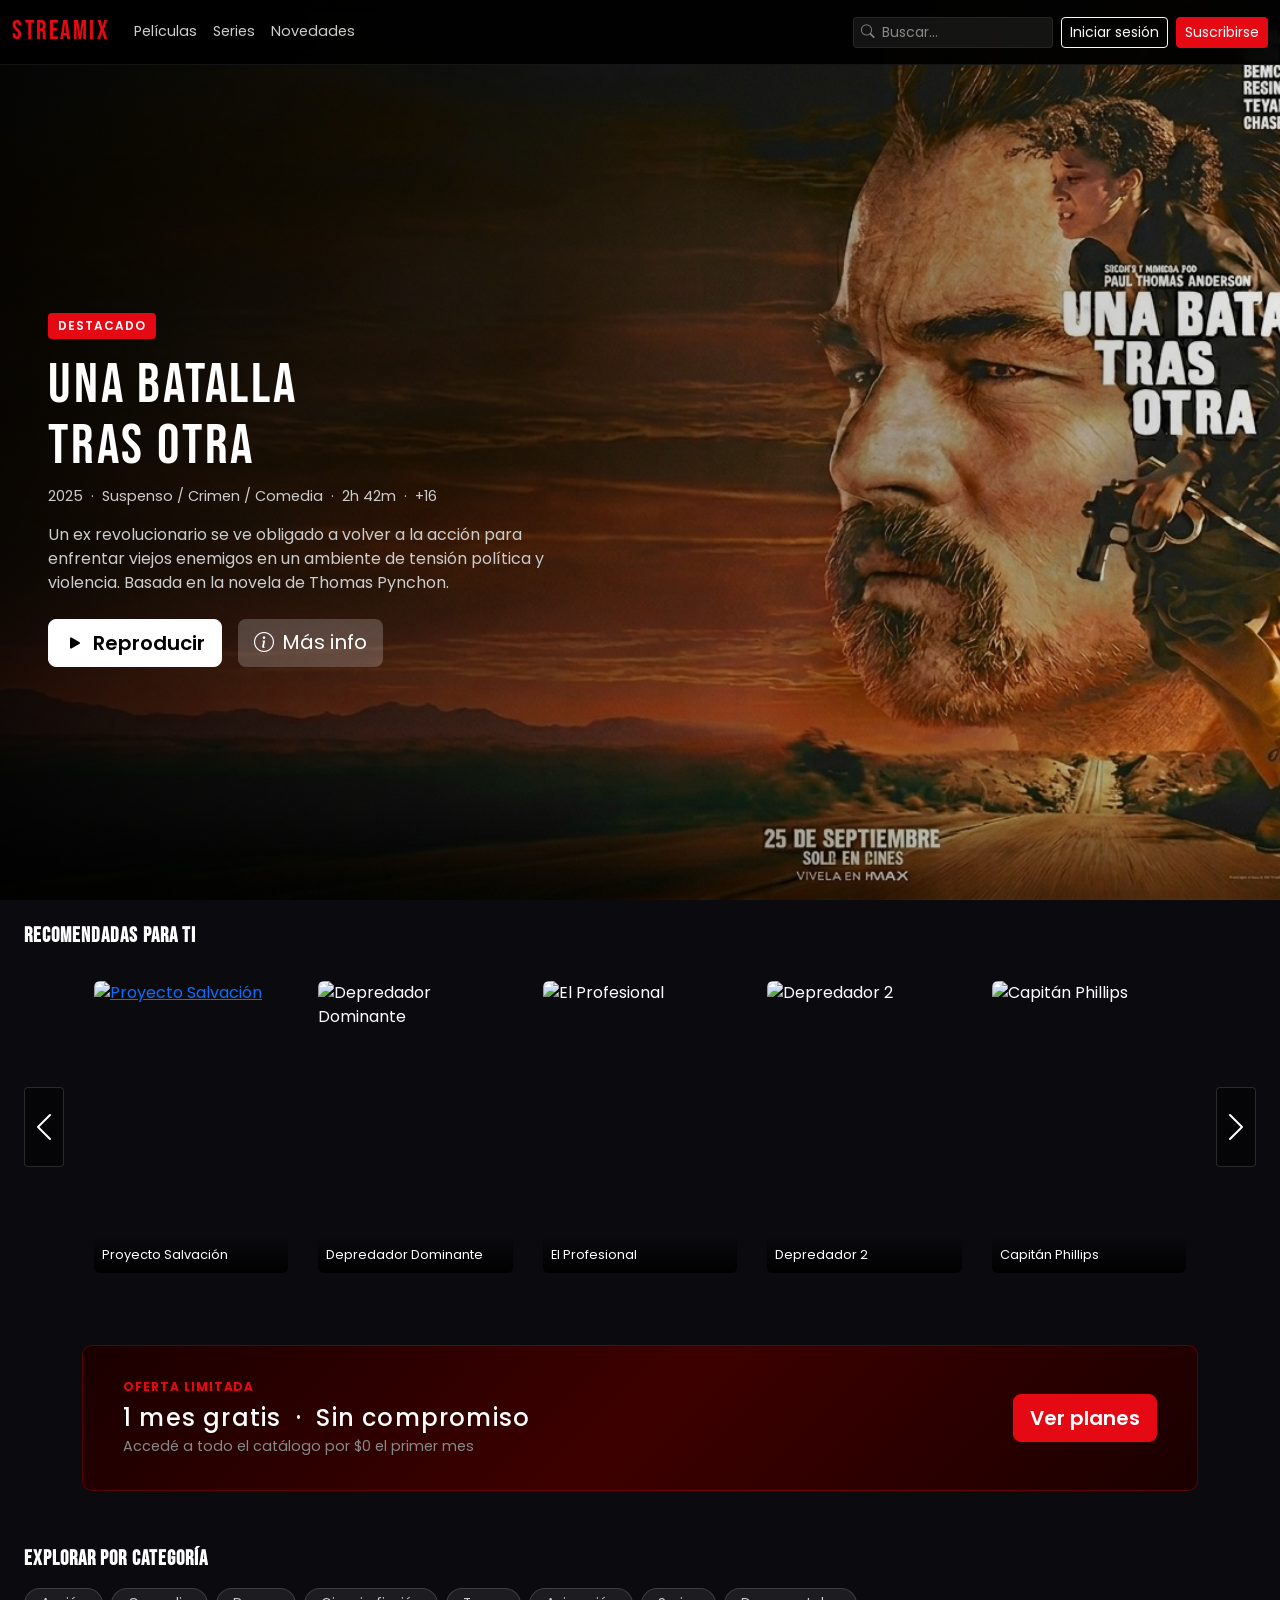
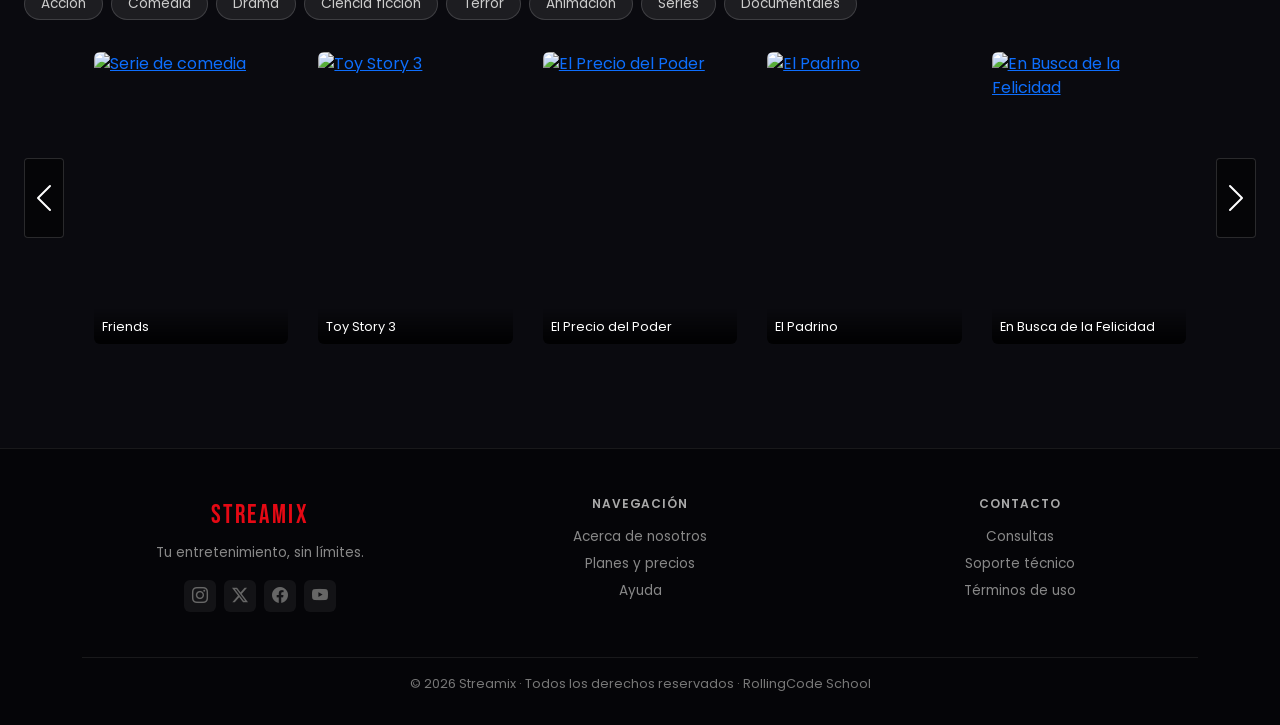
==== commit 0275338d: "Revert "Revert 14 feature/readme"" ====
--- a/index.html
+++ b/index.html
@@ -11,13 +11,308 @@
       integrity="sha384-sRIl4kxILFvY47J16cr9ZwB07vP4J8+LH7qKQnuqkuIAvNWLzeN8tE5YBujZqJLB"
       crossorigin="anonymous"
     />
+    <link rel="stylesheet" href="https://cdn.jsdelivr.net/npm/bootstrap-icons@1.11.3/font/bootstrap-icons.min.css" />
+    <link rel="preconnect" href="https://fonts.googleapis.com" />
+    <link rel="preconnect" href="https://fonts.gstatic.com" crossorigin />
+    <link href="https://fonts.googleapis.com/css2?family=Bebas+Neue&family=Poppins:wght@300;400;500;600;700&display=swap" rel="stylesheet" />
+    <link rel="icon" type="image/x-icon" href="./assets/img/favicon.ico" />
     <link rel="stylesheet" href="./css/style.css" />
+    <link rel="stylesheet" href="./css/home.css" />
     <title>Streamix</title>
   </head>
   <body>
-    <header></header>
-    <main></main>
-    <footer></footer>
+    <header>
+      <nav class="navbar navbar-expand-md navbar-dark fixed-top">
+        <div class="container-fluid">
+          <!-- LOGO -->
+          <a class="navbar-brand" href="./index.html">STREAMIX</a>
+          <button class="navbar-toggler" type="button" data-bs-toggle="collapse" data-bs-target="#navbarMain" aria-controls="navbarMain" aria-expanded="false" aria-label="Toggle navigation">
+            <span class="navbar-toggler-icon"></span>
+          </button>
+          <div class="collapse navbar-collapse" id="navbarMain">
+            <ul class="navbar-nav me-auto mb-2 mb-md-0">
+              <li class="nav-item">
+                <a class="nav-link" href="./pages/peliculas-scifi.html">Películas</a>
+              </li>
+              <li class="nav-item">
+                <a class="nav-link" href="./pages/series-comedia.html">Series</a>
+              </li>
+              <li class="nav-item">
+                <a class="nav-link" href="./pages/detalle-peliculas.html">Novedades</a>
+              </li>
+            </ul>
+            <!-- BUSCADOR + BOTONES -->
+            <div class="d-flex align-items-center gap-2">
+              <div class="search-wrapper">
+                <i class="bi bi-search search-icon-input"></i>
+                <input class="form-control form-control-sm search-input" type="search" placeholder="Buscar..." aria-label="Buscar" />
+              </div>
+              <a href="./pages/login.html" class="btn btn-outline-light btn-sm">Iniciar sesión</a>
+              <a href="./pages/suscripcion.html" class="btn btn-danger btn-sm">Suscribirse</a>
+            </div>
+          </div>
+        </div>
+      </nav>
+    </header>
+    <main>
+      <!-- HERO -->
+      <section class="hero-section">
+        <div class="hero-video-wrapper">
+          <img class="hero-video" src="./assets/img/banner.jpeg" alt="Una batalla tras otra" />
+          <div class="hero-overlay"></div>
+        </div>
+
+        <div class="hero-content">
+          <span class="hero-badge">DESTACADO</span>
+          <h1 class="hero-title">Una batalla<br />tras otra</h1>
+          <p class="hero-meta">2025 &nbsp;·&nbsp; Suspenso / Crimen / Comedia &nbsp;·&nbsp; 2h 42m &nbsp;·&nbsp; +16</p>
+          <p class="hero-description">
+            Un ex revolucionario se ve obligado a volver a la acción para enfrentar viejos enemigos en un ambiente de tensión política y violencia. Basada en la novela de Thomas Pynchon.
+          </p>
+          <div class="hero-actions">
+            <a href="./pages/404.html" class="btn btn-light btn-lg hero-btn-play"> <i class="bi bi-play-fill me-2"></i>Reproducir </a>
+            <a href="./pages/404.html" class="btn btn-secondary btn-lg hero-btn-info"> <i class="bi bi-info-circle me-2"></i>Más info </a>
+          </div>
+        </div>
+      </section>
+
+      <!-- PELÍCULAS SUGERIDAS -->
+      <section class="movies-section py-4" id="recomendadas">
+        <div class="container-fluid px-4">
+          <h2 class="section-title mb-3">Recomendadas para ti</h2>
+
+          <div id="carouselMovies" class="carousel slide">
+            <div class="carousel-inner">
+              <!-- Slide 1 -->
+              <div class="carousel-item active">
+                <div class="movies-row">
+                  <div class="movie-card">
+                    <a href="./pages/detalle-peliculas.html">
+                      <img src="https://image.tmdb.org/t/p/original/fj1FAiS6OHidg1O1T6z2356fD6u.jpg" alt="Proyecto Salvación" />
+                      <div class="movie-card-overlay">
+                        <p class="movie-card-title">Proyecto Salvación</p>
+                      </div>
+                    </a>
+                  </div>
+                  <div class="movie-card">
+                    <img src="https://image.tmdb.org/t/p/original/mV7uFS1U8iP0p4CcXZp4znBVpch.jpg" alt="Depredador Dominante" />
+                    <div class="movie-card-overlay">
+                      <p class="movie-card-title">Depredador Dominante</p>
+                    </div>
+                  </div>
+                  <div class="movie-card">
+                    <img src="https://image.tmdb.org/t/p/w1280/9Ztxqq9mAeGiXDkyqXJPaACUcbd.jpg" alt="El Profesional" />
+                    <div class="movie-card-overlay">
+                      <p class="movie-card-title">El Profesional</p>
+                    </div>
+                  </div>
+                  <div class="movie-card">
+                    <img src="https://image.tmdb.org/t/p/w1280/92Lqy293CqAExYXlqDc456eYCWp.jpg" alt="Depredador 2" />
+                    <div class="movie-card-overlay">
+                      <p class="movie-card-title">Depredador 2</p>
+                    </div>
+                  </div>
+                  <div class="movie-card">
+                    <img src="https://image.tmdb.org/t/p/w1280/nCdaPtrMsJvy639Puw9LH0lKSwh.jpg" alt="Capitán Phillips" />
+                    <div class="movie-card-overlay">
+                      <p class="movie-card-title">Capitán Phillips</p>
+                    </div>
+                  </div>
+                </div>
+              </div>
+
+              <!-- Slide 2 -->
+              <div class="carousel-item">
+                <div class="movies-row">
+                  <div class="movie-card">
+                    <img src="https://image.tmdb.org/t/p/w1280/j4lLlVyOLzNVlLcBz6UGsAvSG2V.jpg" alt="El Gran Gatsby" />
+                    <div class="movie-card-overlay">
+                      <p class="movie-card-title">El Gran Gatsby</p>
+                    </div>
+                  </div>
+                  <div class="movie-card">
+                    <img src="https://image.tmdb.org/t/p/w1280/6ylREjQcZQuW9TZDTGmcy3tMpqc.jpg" alt="Marea Negra" />
+                    <div class="movie-card-overlay"></div>
+                  </div>
+                </div>
+              </div>
+            </div>
+
+            <!-- Controles -->
+            <button class="carousel-control-prev" type="button" data-bs-target="#carouselMovies" data-bs-slide="prev">
+              <span class="carousel-control-prev-icon" aria-hidden="true"></span>
+            </button>
+            <button class="carousel-control-next" type="button" data-bs-target="#carouselMovies" data-bs-slide="next">
+              <span class="carousel-control-next-icon" aria-hidden="true"></span>
+            </button>
+          </div>
+        </div>
+      </section>
+
+      <!-- BANNER PROMOCIONAL -->
+      <section class="promo-section">
+        <div class="container">
+          <div class="promo-banner">
+            <div class="promo-text">
+              <span class="promo-tag">OFERTA LIMITADA</span>
+              <h2 class="promo-title">1 mes gratis &nbsp;·&nbsp; Sin compromiso</h2>
+              <p class="promo-sub">Accedé a todo el catálogo por $0 el primer mes</p>
+            </div>
+            <a href="./pages/suscripcion.html" class="btn btn-danger btn-lg promo-btn"> Ver planes </a>
+          </div>
+        </div>
+      </section>
+
+      <!-- CATEGORÍAS -->
+      <section class="categories-section py-4" id="categorias">
+        <div class="container-fluid px-4">
+          <h2 class="section-title mb-3">Explorar por categoría</h2>
+
+          <!-- PILLS DE CATEGORÍAS -->
+          <div class="categories-pills mb-3">
+            <a href="./pages/404.html" class="category-pill">Acción</a>
+            <a href="./pages/series-comedia.html" class="category-pill">Comedia</a>
+            <a href="./pages/404.html" class="category-pill">Drama</a>
+            <a href="./pages/peliculas-scifi.html" class="category-pill">Ciencia ficción</a>
+            <a href="./pages/404.html" class="category-pill">Terror</a>
+            <a href="./pages/404.html" class="category-pill">Animación</a>
+            <a href="./pages/404.html" class="category-pill">Series</a>
+            <a href="./pages/404.html" class="category-pill">Documentales</a>
+          </div>
+
+          <!-- CAROUSEL DE CATEGORÍAS -->
+          <div id="carouselCategories" class="carousel slide">
+            <div class="carousel-inner">
+              <!-- Slide 1 -->
+              <div class="carousel-item active">
+                <div class="movies-row">
+                  <div class="movie-card">
+                    <a href="./pages/detalle-serie.html">
+                      <img src="https://image.tmdb.org/t/p/w1280/rkKCSlr8OH5tbKEdgwtzvEiemrl.jpg" alt="Serie de comedia" />
+                      <div class="movie-card-overlay">
+                        <p class="movie-card-title">Friends</p>
+                      </div>
+                    </a>
+                  </div>
+                  <div class="movie-card">
+                    <a href="./pages/404.html">
+                      <img src="https://image.tmdb.org/t/p/w188_and_h282_face/yBSISwqix2z0JiwIrM3r6fiI6Cm.jpg" alt="Toy Story 3" />
+                      <div class="movie-card-overlay">
+                        <p class="movie-card-title">Toy Story 3</p>
+                      </div>
+                    </a>
+                  </div>
+                  <div class="movie-card">
+                    <a href="./pages/404.html">
+                      <img src="https://image.tmdb.org/t/p/w1280/iDABT5GD9OQmFiXM3wR0DJIxtkY.jpg" alt="El Precio del Poder" />
+                      <div class="movie-card-overlay">
+                        <p class="movie-card-title">El Precio del Poder</p>
+                      </div>
+                    </a>
+                  </div>
+                  <div class="movie-card">
+                    <a href="./pages/404.html">
+                      <img src="https://image.tmdb.org/t/p/w1280/ApiEfzSkrqS4m1L5a2GwWXzIiAs.jpg" alt="El Padrino" />
+                      <div class="movie-card-overlay">
+                        <p class="movie-card-title">El Padrino</p>
+                      </div>
+                    </a>
+                  </div>
+                  <div class="movie-card">
+                    <a href="./pages/404.html">
+                      <img src="https://image.tmdb.org/t/p/w1280/qF6JFr6IdfNep0x6yw3i7S8avAb.jpg" alt="En Busca de la Felicidad" />
+                      <div class="movie-card-overlay">
+                        <p class="movie-card-title">En Busca de la Felicidad</p>
+                      </div>
+                    </a>
+                  </div>
+                </div>
+              </div>
+
+              <!-- Slide 2 -->
+              <div class="carousel-item">
+                <div class="movies-row">
+                  <div class="movie-card">
+                    <a href="./pages/404.html">
+                      <img src="https://image.tmdb.org/t/p/w1280/1wk0vpNCX5T40KsGQKjfoDAhmJw.jpg" alt="El Gran Hotel Budapest" />
+                      <div class="movie-card-overlay">
+                        <p class="movie-card-title">El Gran Hotel Budapest</p>
+                      </div>
+                    </a>
+                  </div>
+                  <div class="movie-card">
+                    <a href="./pages/404.html">
+                      <img src="https://image.tmdb.org/t/p/w1280/uNmhgNiUzZAknt4sjY1id8nbFCG.jpg" alt="Película acción" />
+                      <div class="movie-card-overlay">
+                        <p class="movie-card-title">Tropa de Elite</p>
+                      </div>
+                    </a>
+                  </div>
+                </div>
+              </div>
+            </div>
+
+            <!-- Controles -->
+            <button class="carousel-control-prev" type="button" data-bs-target="#carouselCategories" data-bs-slide="prev">
+              <span class="carousel-control-prev-icon" aria-hidden="true"></span>
+            </button>
+            <button class="carousel-control-next" type="button" data-bs-target="#carouselCategories" data-bs-slide="next">
+              <span class="carousel-control-next-icon" aria-hidden="true"></span>
+            </button>
+          </div>
+        </div>
+      </section>
+    </main>
+    <footer class="footer-streamix">
+      <div class="container">
+        <div class="row justify-content-center">
+          <!-- COLUMNA 1: Logo + redes -->
+          <div class="col-12 col-md-4 col-lg-4 mb-4 text-center">
+            <a class="navbar-brand" href="./index.html">STREAMIX</a>
+            <p class="footer-tagline mt-2">Tu entretenimiento, sin límites.</p>
+            <div class="d-flex gap-2 mt-3 justify-content-center w-100">
+              <a href="#" class="footer-social-icon" aria-label="Instagram">
+                <i class="bi bi-instagram"></i>
+              </a>
+              <a href="#" class="footer-social-icon" aria-label="Twitter">
+                <i class="bi bi-twitter-x"></i>
+              </a>
+              <a href="#" class="footer-social-icon" aria-label="Facebook">
+                <i class="bi bi-facebook"></i>
+              </a>
+              <a href="#" class="footer-social-icon" aria-label="YouTube">
+                <i class="bi bi-youtube"></i>
+              </a>
+            </div>
+          </div>
+
+          <!-- COLUMNA 2: Navegación -->
+          <div class="col-12 col-md-4 col-lg-4 mb-4 text-center">
+            <h6 class="footer-col-title">Navegación</h6>
+            <ul class="list-unstyled">
+              <li><a href="./pages/acerca-de-nosotros.html" class="footer-link">Acerca de nosotros</a></li>
+              <li><a href="./pages/suscripcion.html" class="footer-link">Planes y precios</a></li>
+              <li><a href="./pages/contacto.html" class="footer-link">Ayuda</a></li>
+            </ul>
+          </div>
+
+          <!-- COLUMNA 3: Contacto -->
+          <div class="col-12 col-md-4 col-lg-4 mb-4 text-center">
+            <h6 class="footer-col-title">Contacto</h6>
+            <ul class="list-unstyled">
+              <li><a href="./pages/contacto.html" class="footer-link">Consultas</a></li>
+              <li><a href="./pages/404.html" class="footer-link">Soporte técnico</a></li>
+              <li><a href="./pages/404.html" class="footer-link">Términos de uso</a></li>
+            </ul>
+          </div>
+        </div>
+
+        <!-- BOTTOM -->
+        <div class="footer-bottom text-center">
+          <p>&copy; 2026 Streamix · Todos los derechos reservados · RollingCode School</p>
+        </div>
+      </div>
+    </footer>
     <script
       src="https://cdn.jsdelivr.net/npm/bootstrap@5.3.8/dist/js/bootstrap.bundle.min.js"
       integrity="sha384-FKyoEForCGlyvwx9Hj09JcYn3nv7wiPVlz7YYwJrWVcXK/BmnVDxM+D2scQbITxI"
--- a/css/style.css
+++ b/css/style.css
@@ -0,0 +1,201 @@
+/* ===== VARIABLES ===== */
+:root {
+  --color-primary: #E50914;
+  --color-bg: #0a0a0f;
+  --color-surface: #141420;
+  --color-card: #1a1a2e;
+  --color-text-primary: #ffffff;
+  --color-text-secondary: #cccccc;
+  --color-text-muted: #888888;
+  --color-border: rgba(255, 255, 255, 0.08);
+  --font-primary: 'Poppins', sans-serif;
+  --font-title: 'Bebas Neue', sans-serif;
+}
+
+/* ====== GENERAL ====== */
+body {
+  font-family: var(--font-primary);
+  background-color: var(--color-bg);
+  color: var(--color-text-primary);
+  padding-top: 70px;
+  min-height: 100vh;
+  display: flex;
+  flex-direction: column;
+}
+
+main {
+  flex-grow: 1;
+}
+
+h1, h2, h3, h4, h5, h6 {
+  font-family: var(--font-title);
+  letter-spacing: 0.05em;
+}
+
+/* ====== NAVBAR ======= */
+.navbar {
+  background-color: rgba(0, 0, 0, 0.92);
+  border-bottom: 1px solid var(--color-border);
+  backdrop-filter: blur(6px);
+}
+
+.navbar .nav-link {
+  color: var(--color-text-secondary);
+  font-size: 0.9rem;
+}
+
+.navbar .nav-link:hover {
+  color: var(--color-text-primary);
+}
+
+.navbar .btn {
+  white-space: nowrap;
+}
+
+.navbar .navbar-brand {
+  letter-spacing: 0.1em;
+  color: var(--color-primary);
+  font-family: var(--font-title);
+  font-size: 1.6rem;
+}
+
+.search-wrapper {
+  position: relative;
+  width: 200px;
+}
+
+.search-icon-input {
+  position: absolute;
+  left: 8px;
+  top: 50%;
+  transform: translateY(-50%);
+  color: var(--color-text-muted);
+  font-size: 0.85rem;
+  z-index: 10;
+}
+
+.navbar .search-input {
+  background-color: rgba(255, 255, 255, 0.07);
+  border: 1px solid rgba(255, 255, 255, 0.15);
+  color: var(--color-text-primary);
+  padding-left: 28px;
+  width: 100%;
+}
+
+.navbar .search-input::placeholder {
+  color: var(--color-text-muted);
+}
+
+.navbar .search-input:focus {
+  background-color: rgba(255, 255, 255, 0.1);
+  border-color: rgba(255, 255, 255, 0.3);
+  color: var(--color-text-primary);
+  box-shadow: none;
+}
+
+@media (max-width: 900px) {
+  .navbar .btn-sm {
+    font-size: 0.75rem;
+    padding: 3px 8px;
+  }
+  
+  .search-wrapper {
+    width: 150px;
+  }
+}
+
+.btn-danger {
+  background-color: var(--color-primary);
+  border-color: var(--color-primary);
+}
+
+.btn-danger:hover {
+  background-color: #c2070f;
+  border-color: #c2070f;
+}
+
+/* ===== FOOTER ===== */
+.footer-streamix {
+  background-color: #050508;
+  border-top: 1px solid var(--color-border);
+  padding: 3rem 0 1rem;
+  margin-top: 4rem;
+}
+
+.footer-streamix .navbar-brand {
+  font-family: var(--font-title);
+  letter-spacing: 0.1em;
+  font-size: 1.6rem;
+  color: var(--color-primary);
+}
+
+.footer-tagline {
+  font-size: 0.85rem;
+  color: var(--color-text-muted);
+  font-family: var(--font-primary);
+}
+
+.footer-col-title {
+  font-family: var(--font-primary);
+  font-weight: 600;
+  color: #aaaaaa;
+  text-transform: uppercase;
+  font-size: 0.75rem;
+  letter-spacing: 0.08em;
+  margin-bottom: 1rem;
+}
+
+.footer-link {
+  font-family: var(--font-primary);
+  color: #888888;
+  text-decoration: none;
+  font-size: 0.85rem;
+  display: block;
+  margin-bottom: 0.4rem;
+  transition: color 0.2s;
+}
+
+.footer-link:hover {
+  color: var(--color-primary);
+}
+
+.footer-social-icon {
+  width: 32px;
+  height: 32px;
+  background: rgba(255, 255, 255, 0.06);
+  border-radius: 6px;
+  display: flex;
+  align-items: center;
+  justify-content: center;
+  color: #666666;
+  text-decoration: none;
+  font-size: 1rem;
+  transition: color 0.2s, background 0.2s;
+}
+
+.footer-social-icon:hover {
+  color: var(--color-text-primary);
+  background: rgba(229, 9, 20, 0.2);
+}
+
+.footer-bottom {
+  border-top: 1px solid var(--color-border);
+  padding-top: 1rem;
+  margin-top: 1rem;
+  font-size: 0.8rem;
+  color: #777777;
+  font-family: var(--font-primary);
+}
+.btn-ingresar {
+  border-radius: 6px;
+  font-size: 1rem;
+  transition: background-color 0.2s ease;
+}
+
+.hvr-underline:hover {
+  text-decoration: underline !important;
+}
+
+.cursor-pointer {
+  cursor: pointer;
+}
--- a/css/home.css
+++ b/css/home.css
@@ -0,0 +1,426 @@
+/* ===== HERO ===== */
+.hero-section {
+  position: relative;
+  height: 100vh;
+  overflow: hidden;
+  margin-top: -70px;
+  display: flex;
+  align-items: center;
+}
+
+.hero-video-wrapper {
+  position: absolute;
+  inset: 0;
+}
+
+.hero-video {
+  width: 100%;
+  height: 100%;
+  object-fit: cover;
+  object-position: center top;
+}
+
+.hero-overlay {
+  position: absolute;
+  inset: 0;
+  background: linear-gradient(
+    to right,
+    rgba(0, 0, 0, 0.85) 0%,
+    rgba(0, 0, 0, 0.4) 50%,
+    rgba(0, 0, 0, 0.1) 100%
+  );
+}
+
+.hero-content {
+  position: relative;
+  z-index: 1;
+  max-width: 550px;
+  padding-left: 3rem;
+  padding-top: 7rem;
+  padding-bottom: 2rem;
+}
+
+.hero-badge {
+  background-color: var(--color-primary);
+  color: #ffffff;
+  font-size: 0.75rem;
+  font-weight: 600;
+  padding: 4px 10px;
+  border-radius: 4px;
+  letter-spacing: 0.08em;
+  display: inline-block;
+  margin-bottom: 1rem;
+}
+
+.hero-title {
+  font-size: 3.5rem;
+  color: #ffffff;
+  margin-bottom: 0.5rem;
+  line-height: 1.1;
+}
+
+.hero-meta {
+  font-size: 0.9rem;
+  color: var(--color-text-secondary);
+  margin-bottom: 1rem;
+}
+
+.hero-description {
+  font-size: 1rem;
+  color: var(--color-text-secondary);
+  margin-bottom: 1.5rem;
+  max-width: 500px;
+}
+
+.hero-actions {
+  display: flex;
+  gap: 1rem;
+  flex-wrap: wrap;
+}
+
+.hero-btn-play {
+  background-color: #ffffff;
+  color: #000000;
+  font-weight: 600;
+}
+
+.hero-btn-play:hover {
+  background-color: rgba(255, 255, 255, 0.85);
+  color: #000000;
+}
+
+.hero-btn-info {
+  background-color: rgba(255, 255, 255, 0.2);
+  color: #ffffff;
+  border: none;
+}
+
+.hero-btn-info:hover {
+  background-color: rgba(255, 255, 255, 0.3);
+  color: #ffffff;
+}
+
+/* ===== MOVIES SECTION ===== */
+.section-title {
+  font-size: 1.3rem;
+  font-weight: 600;
+  color: var(--color-text-primary);
+}
+
+.movies-row {
+  display: flex;
+  gap: 30px;
+  padding: 16px 70px;
+}
+
+.movie-card {
+  flex: 1;
+  position: relative;
+  border-radius: 6px;
+  overflow: hidden;
+  cursor: pointer;
+  transition: transform 0.3s ease;
+}
+
+.movie-card:hover {
+  transform: scale(1.05);
+  z-index: 2;
+}
+
+.movie-card img {
+  width: 100%;
+  aspect-ratio: 2/3;
+  height: auto;
+  object-fit: cover;
+  display: block;
+}
+
+#carouselMovies {
+  position: relative;
+}
+
+#carouselMovies .carousel-inner {
+  overflow: hidden;
+}
+
+#carouselMovies .carousel-item {
+  transition: transform 0.8s cubic-bezier(0.25, 0.46, 0.45, 0.94);
+}
+
+#carouselMovies .carousel-control-prev,
+#carouselMovies .carousel-control-next {
+  width: 45px;
+  height: 45px;
+  background-color: rgba(255, 255, 255, 0.15);
+  border-radius: 50%;
+  top: 50%;
+  transform: translateY(-50%);
+  opacity: 1;
+  border: 1px solid rgba(255, 255, 255, 0.3);
+  transition: background-color 0.2s ease;
+  z-index: 3;
+}
+
+#carouselMovies .carousel-control-prev,
+#carouselMovies .carousel-control-next {
+  width: 40px;
+  height: 80px;
+  background-color: rgba(0, 0, 0, 0.5);
+  border-radius: 4px;
+  top: 50%;
+  transform: translateY(-50%);
+  opacity: 1;
+  border: 1px solid rgba(255, 255, 255, 0.15);
+  transition: background-color 0.2s ease;
+  z-index: 3;
+}
+
+.movie-card-overlay {
+  position: absolute;
+  bottom: 0;
+  left: 0;
+  right: 0;
+  padding: 8px;
+  background: linear-gradient(to top, rgba(0,0,0,0.9), transparent);
+}
+
+.movie-card-title {
+  font-size: 0.8rem;
+  color: #ffffff;
+  margin: 0;
+}
+
+/* ===== MEDIA QUERIES ===== */
+@media (max-width: 768px) {
+  .hero-section {
+    height: 70vh;
+    align-items: flex-end;
+  }
+
+  .hero-content {
+    padding-left: 1.2rem;
+    padding-right: 1.2rem;
+    padding-bottom: 2rem;
+    padding-top: 0;
+  }
+
+  .hero-title {
+    font-size: 1.8rem;
+  }
+
+  .hero-meta {
+    font-size: 0.75rem;
+  }
+
+  .hero-actions .btn {
+    font-size: 0.8rem;
+    padding: 6px 12px;
+  }
+
+  .section-title {
+    font-size: 1rem;
+  }
+
+  .movies-row {
+    gap: 10px;
+    padding: 8px 50px;
+  }
+
+  #carouselMovies .carousel-control-prev,
+  #carouselMovies .carousel-control-next {
+    width: 35px;
+    height: 35px;
+  }
+}
+
+@media (max-width: 576px) {
+  .movies-row {
+    gap: 6px;
+    padding: 8px 38px;
+  }
+
+  .movie-card img {
+    height: 100px;
+  }
+
+  .movie-card-title {
+    font-size: 0.65rem;
+    display: none;
+  }
+
+  /* Se separa botones del carousel de las imágenes */
+  #carouselCategories .carousel-control-prev {
+    left: -5px;
+  }
+
+  #carouselCategories .carousel-control-next {
+    right: -5px;
+  }
+
+  /* Botones para ambos carousel */
+  #carouselMovies .carousel-control-prev,
+  #carouselMovies .carousel-control-next,
+  #carouselCategories .carousel-control-prev,
+  #carouselCategories .carousel-control-next {
+    width: 40px;
+    height: 80px;
+    background-color: rgba(0, 0, 0, 0.5);
+    border-radius: 4px;
+    border: 1px solid rgba(255, 255, 255, 0.15);
+  }
+
+  #carouselMovies .carousel-control-prev,
+  #carouselCategories .carousel-control-prev {
+    left: -5px;
+  }
+
+  #carouselMovies .carousel-control-next,
+  #carouselCategories .carousel-control-next {
+    right: -5px;
+  }
+}
+
+@media (min-width: 577px) and (max-width: 820px) {
+  .hero-section {
+    height: 70vh;
+    align-items: flex-end;
+  }
+
+  .hero-content {
+    padding-left: 1.5rem;
+    padding-right: 1.5rem;
+    padding-bottom: 2rem;
+    padding-top: 0;
+  }
+}
+
+@media (max-width: 576px) {
+  .movie-card-title {
+    font-size: 0.40 rem;
+  }
+}
+
+/* ===== PROMO SECTION ===== */
+.promo-section {
+  padding: 2rem 0;
+}
+
+.promo-banner {
+  background: linear-gradient(135deg, #1a0000 0%, #3d0000 50%, #1a0000 100%);
+  border: 1px solid rgba(229, 9, 20, 0.3);
+  border-radius: 10px;
+  padding: 2rem 2.5rem;
+  display: flex;
+  align-items: center;
+  justify-content: space-between;
+  gap: 1rem;
+}
+
+.promo-tag {
+  font-size: 0.75rem;
+  color: var(--color-primary);
+  font-weight: 700;
+  letter-spacing: 0.08em;
+  display: block;
+  margin-bottom: 0.5rem;
+}
+
+.promo-title {
+  font-size: 1.5rem;
+  color: var(--color-text-primary);
+  margin-bottom: 0.25rem;
+  font-family: var(--font-primary);
+}
+
+.promo-sub {
+  font-size: 0.9rem;
+  color: var(--color-text-muted);
+  margin: 0;
+}
+
+.promo-btn {
+  white-space: nowrap;
+  background-color: var(--color-primary);
+  border-color: var(--color-primary);
+  font-weight: 600;
+  transition: background-color 0.2s ease;
+}
+
+.promo-btn:hover {
+  background-color: #c2070f;
+  border-color: #c2070f;
+}
+
+@media (max-width: 576px) {
+  .promo-banner {
+    flex-direction: column;
+    text-align: center;
+    padding: 1.5rem;
+  }
+
+  .promo-title {
+    font-size: 1.2rem;
+  }
+}
+
+/* ===== CATEGORIES SECTION ===== */
+.categories-pills {
+  display: flex;
+  gap: 8px;
+  flex-wrap: wrap;
+}
+
+.category-pill {
+  background: rgba(255, 255, 255, 0.08);
+  border: 1px solid rgba(255, 255, 255, 0.15);
+  color: var(--color-text-secondary);
+  font-size: 0.85rem;
+  padding: 5px 16px;
+  border-radius: 20px;
+  cursor: pointer;
+  transition: all 0.2s ease;
+  font-family: var(--font-primary);
+  text-decoration: none;
+}
+
+.category-pill:hover {
+  background: var(--color-primary);
+  border-color: var(--color-primary);
+  color: #ffffff;
+}
+
+#carouselCategories .carousel-control-prev,
+#carouselCategories .carousel-control-next {
+  width: 40px;
+  height: 80px;
+  background-color: rgba(0, 0, 0, 0.5);
+  border-radius: 4px;
+  top: 50%;
+  transform: translateY(-50%);
+  opacity: 1;
+  border: 1px solid rgba(255, 255, 255, 0.15);
+  transition: background-color 0.2s ease;
+  z-index: 3;
+}
+
+#carouselCategories .carousel-control-prev:hover,
+#carouselCategories .carousel-control-next:hover {
+  background-color: rgba(0, 0, 0, 0.8);
+}
+
+#carouselCategories .carousel-inner {
+  overflow: hidden;
+}
+
+#carouselCategories .carousel-item {
+  transition: transform 0.8s cubic-bezier(0.25, 0.46, 0.45, 0.94);
+}
+
+.movie-card {
+  flex: 0 0 calc(20% - 24px);
+  position: relative;
+  border-radius: 6px;
+  overflow: hidden;
+  cursor: pointer;
+  transition: transform 0.3s ease;
+}
